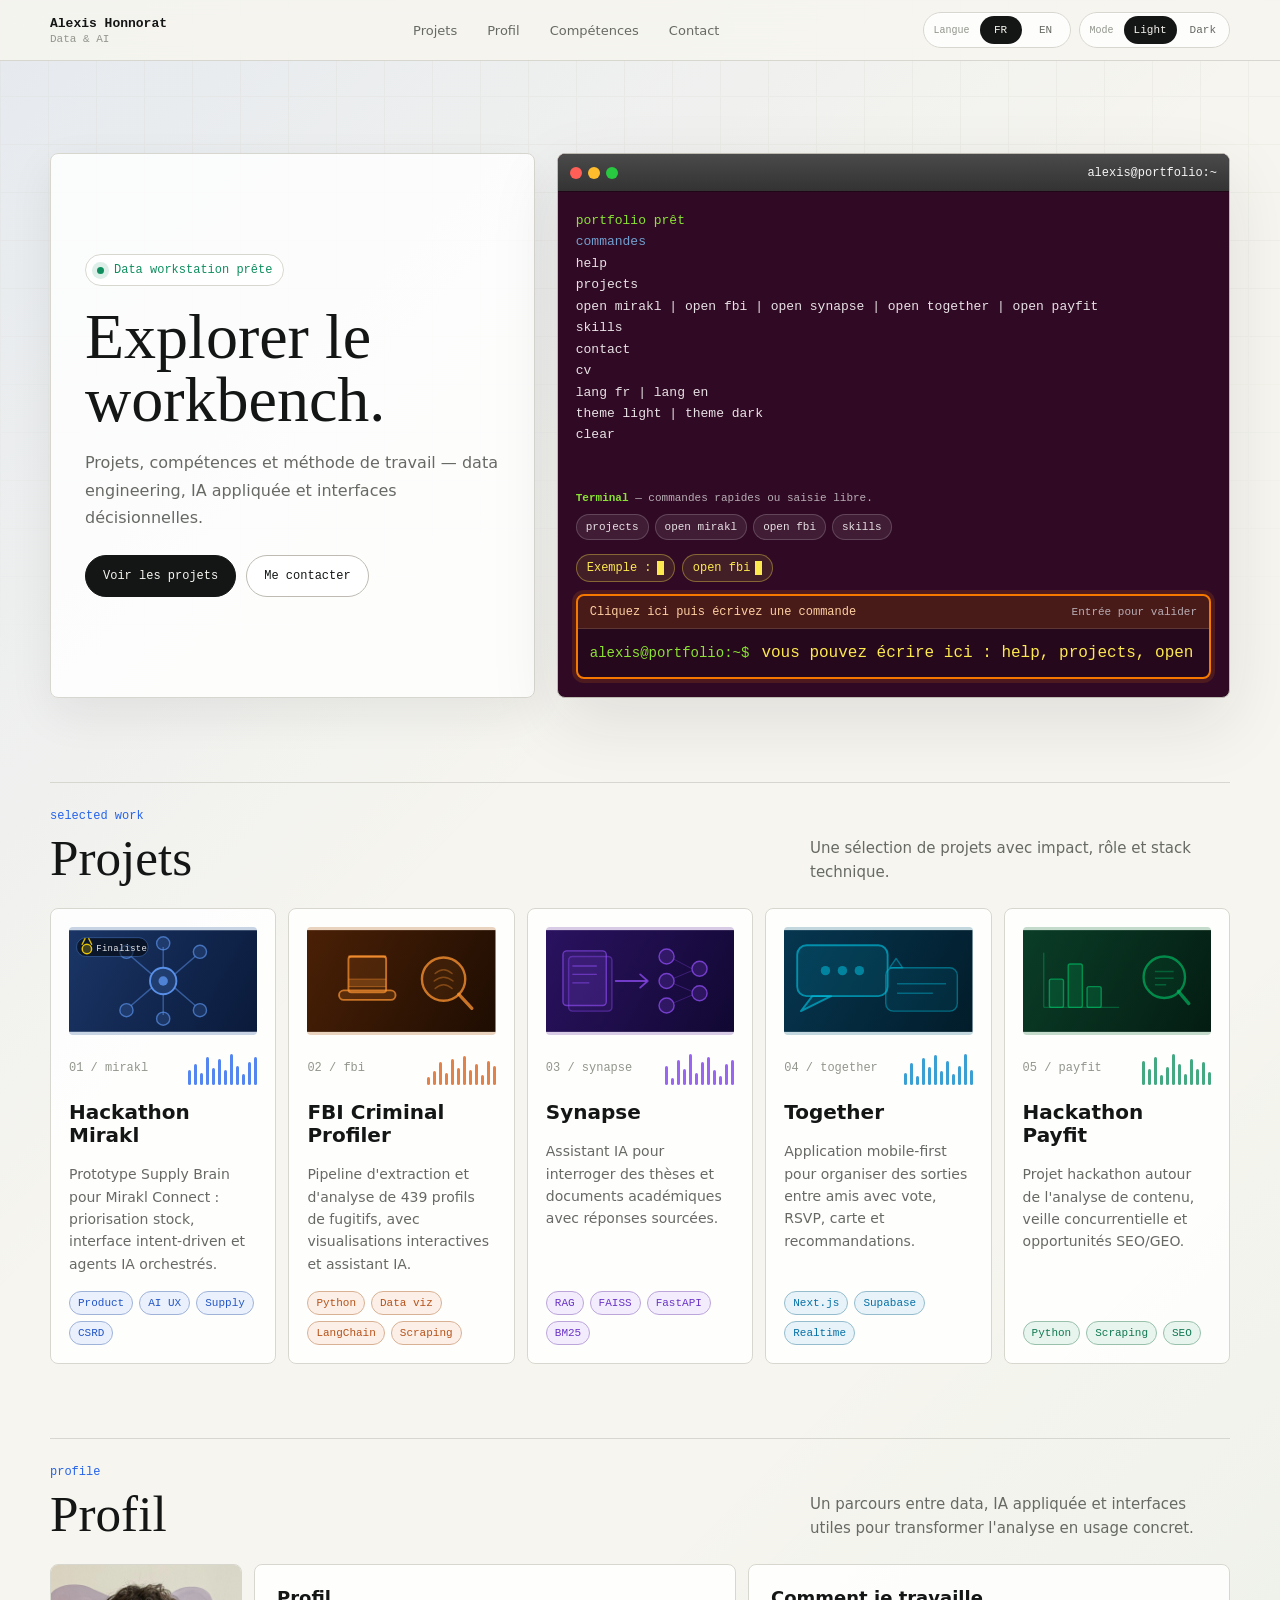
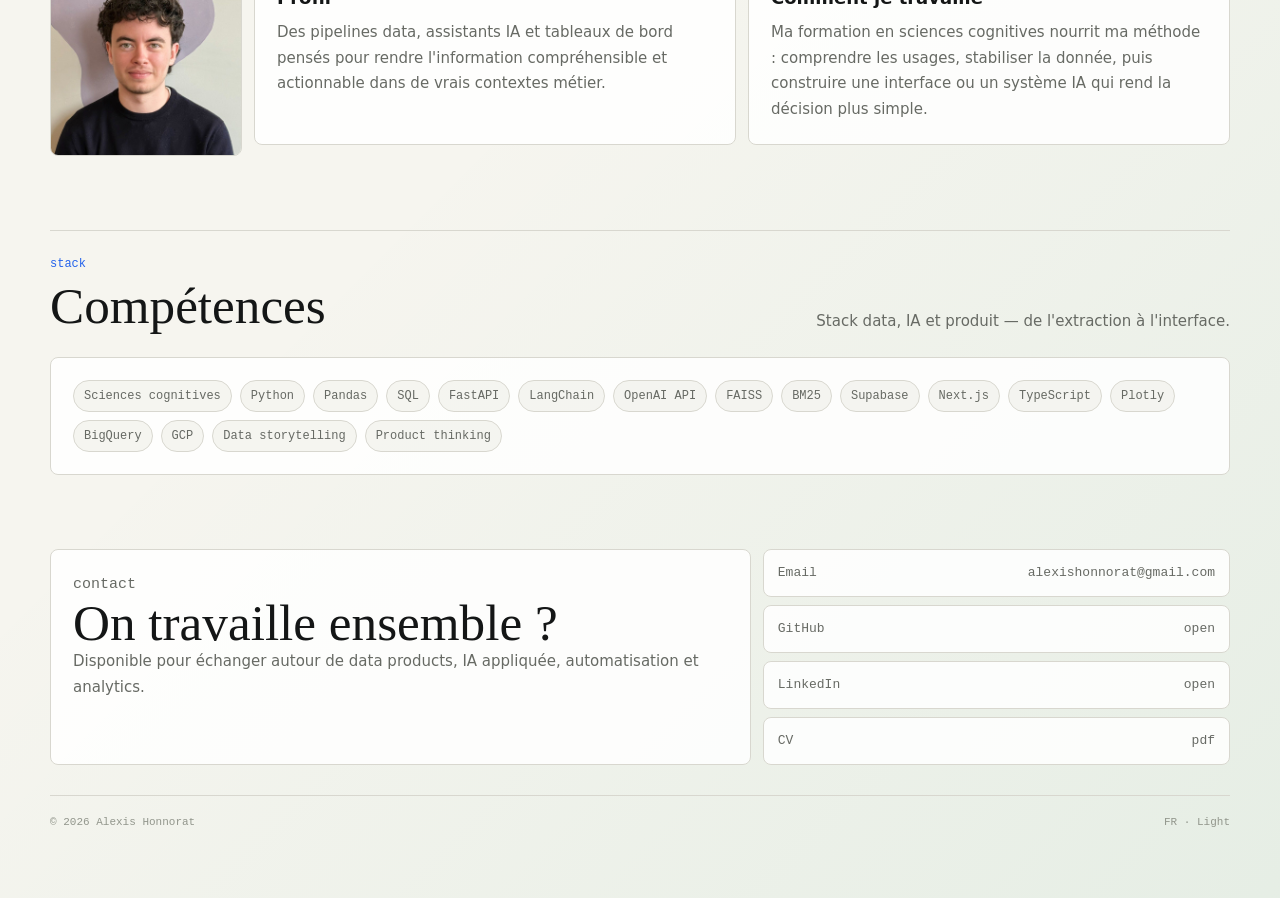
==== workstation_codex.html @ c4d8da81 "Portfolio complet — 5 projets, SVG thumbnails, photo profil, galerie Mirakl, switch FR/EN, mode somb" ====
<!DOCTYPE html>
<html lang="fr">
<head>
  <meta charset="UTF-8">
  <meta name="viewport" content="width=device-width, initial-scale=1.0">
  <meta name="description" content="Portfolio bilingue d'Alexis Honnorat, Data Scientist et AI Engineer.">
  <title>Alexis Honnorat | Portfolio</title>

  <style>
    :root {
      color-scheme: light;
      --bg: #f6f5ef;
      --surface: #ffffff;
      --surface-2: #ecebe3;
      --ink: #141616;
      --muted: #676a64;
      --quiet: #92968c;
      --line: #d8d7cf;
      --line-strong: #bdbbb2;
      --blue: #2563eb;
      --green: #0f8f5f;
      --red: #c73a3a;
      --violet: #7c3aed;
      --orange: #d95f18;
      --cyan: #0284c7;
      --shadow: 0 24px 70px rgba(27, 31, 35, .10);
      --radius: 8px;
      --mono: ui-monospace, SFMono-Regular, Menlo, Monaco, Consolas, "Liberation Mono", monospace;
      --sans: Inter, ui-sans-serif, system-ui, -apple-system, BlinkMacSystemFont, "Segoe UI", sans-serif;
      --serif: Georgia, "Times New Roman", serif;
    }

    [data-theme="dark"] {
      color-scheme: dark;
      --bg: #101211;
      --surface: #171a19;
      --surface-2: #202421;
      --ink: #f1f3ed;
      --muted: #a5aaa1;
      --quiet: #747a70;
      --line: #30362f;
      --line-strong: #454d43;
      --blue: #6ea8ff;
      --green: #72d6a5;
      --red: #ff7777;
      --violet: #b292ff;
      --orange: #ff9a5c;
      --cyan: #67d4ff;
      --shadow: 0 28px 80px rgba(0, 0, 0, .34);
    }

    *, *::before, *::after { box-sizing: border-box; }

    html {
      scroll-behavior: smooth;
    }

    body {
      margin: 0;
      min-height: 100vh;
      background:
        linear-gradient(135deg, color-mix(in srgb, var(--blue) 8%, transparent), transparent 35%),
        linear-gradient(315deg, color-mix(in srgb, var(--green) 7%, transparent), transparent 42%),
        var(--bg);
      color: var(--ink);
      font-family: var(--sans);
    }

    body::before {
      content: "";
      position: fixed;
      inset: 0;
      pointer-events: none;
      background-image:
        linear-gradient(var(--line) 1px, transparent 1px),
        linear-gradient(90deg, var(--line) 1px, transparent 1px);
      background-size: 48px 48px;
      opacity: .28;
      mask-image: linear-gradient(to bottom, black 0%, transparent 75%);
    }

    a {
      color: inherit;
      text-decoration: none;
    }

    button, input {
      font: inherit;
    }

    .topbar {
      position: sticky;
      top: 0;
      z-index: 20;
      border-bottom: 1px solid var(--line);
      background: color-mix(in srgb, var(--bg) 88%, transparent);
      backdrop-filter: blur(18px);
    }

    .topbar-inner {
      width: min(1180px, calc(100% - 32px));
      margin: 0 auto;
      display: grid;
      grid-template-columns: auto 1fr auto;
      gap: 18px;
      align-items: center;
      padding: 12px 0;
    }

    .brand {
      display: flex;
      flex-direction: column;
      gap: 2px;
      min-width: 160px;
    }

    .brand strong {
      font-family: var(--mono);
      font-size: 13px;
      font-weight: 700;
    }

    .brand span {
      color: var(--quiet);
      font-family: var(--mono);
      font-size: 11px;
    }

    .nav {
      display: flex;
      justify-content: center;
      gap: 6px;
      min-width: 0;
    }

    .nav a {
      color: var(--muted);
      border: 1px solid transparent;
      border-radius: 999px;
      padding: 8px 11px;
      font-size: 13px;
      transition: color .18s ease, border-color .18s ease, background .18s ease;
    }

    .nav a:hover {
      color: var(--ink);
      border-color: var(--line);
      background: color-mix(in srgb, var(--surface) 75%, transparent);
    }

    .filters {
      display: flex;
      gap: 8px;
      justify-content: flex-end;
      flex-wrap: wrap;
    }

    .filter {
      display: flex;
      align-items: center;
      gap: 3px;
      padding: 3px;
      border: 1px solid var(--line);
      border-radius: 999px;
      background: color-mix(in srgb, var(--surface) 78%, transparent);
      box-shadow: 0 1px 0 color-mix(in srgb, var(--surface) 80%, transparent) inset;
    }

    .filter-label {
      padding: 0 7px;
      color: var(--quiet);
      font-family: var(--mono);
      font-size: 10px;
    }

    .filter button {
      min-width: 42px;
      height: 28px;
      padding: 0 10px;
      border: 0;
      border-radius: 999px;
      background: transparent;
      color: var(--muted);
      cursor: pointer;
      font-family: var(--mono);
      font-size: 11px;
      transition: color .18s ease, background .18s ease;
    }

    .filter button[aria-pressed="true"] {
      background: var(--ink);
      color: var(--bg);
    }

    .shell {
      position: relative;
      width: min(1180px, calc(100% - 32px));
      margin: 0 auto;
      padding: 58px 0 70px;
    }

    .workspace-hero {
      display: grid;
      grid-template-columns: minmax(280px, .72fr) minmax(420px, 1fr);
      gap: 22px;
      align-items: stretch;
      padding: 34px 0 10px;
    }

    .workspace-intro {
      display: flex;
      flex-direction: column;
      justify-content: center;
      min-width: 0;
      border: 1px solid var(--line);
      border-radius: var(--radius);
      background: color-mix(in srgb, var(--surface) 82%, transparent);
      padding: clamp(22px, 4vw, 34px);
      box-shadow: 0 16px 46px rgba(27, 31, 35, .07);
    }

    .workspace-kicker {
      display: inline-flex;
      align-items: center;
      width: fit-content;
      gap: 10px;
      margin-bottom: 20px;
      padding: 8px 11px;
      border: 1px solid var(--line);
      border-radius: 999px;
      background: color-mix(in srgb, var(--surface) 78%, transparent);
      color: var(--green);
      font-family: var(--mono);
      font-size: 12px;
    }

    .workspace-dot {
      width: 7px;
      height: 7px;
      border-radius: 50%;
      background: var(--green);
      box-shadow: 0 0 0 5px color-mix(in srgb, var(--green) 14%, transparent);
    }

    .workspace-title {
      margin: 0;
      max-width: 620px;
      font-family: var(--serif);
      font-size: clamp(38px, 5vw, 64px);
      font-weight: 400;
      line-height: .98;
    }

    .workspace-copy {
      max-width: 650px;
      margin: 18px 0 0;
      color: var(--muted);
      font-size: 16px;
      line-height: 1.7;
    }

    .actions {
      display: flex;
      flex-wrap: wrap;
      gap: 10px;
      margin-top: 24px;
    }

    .action {
      display: inline-flex;
      align-items: center;
      justify-content: center;
      min-height: 42px;
      border: 1px solid var(--line-strong);
      border-radius: 999px;
      padding: 0 17px;
      color: var(--ink);
      background: color-mix(in srgb, var(--surface) 72%, transparent);
      font-family: var(--mono);
      font-size: 12px;
      transition: transform .18s ease, border-color .18s ease, background .18s ease;
    }

    .action:hover {
      transform: translateY(-1px);
      border-color: var(--ink);
      background: var(--surface);
    }

    .action.primary {
      background: var(--ink);
      color: var(--bg);
      border-color: var(--ink);
    }

    .terminal-panel {
      align-self: center;
      min-width: 0;
      border: 1px solid var(--line-strong);
      border-radius: 8px;
      background: #300a24;
      box-shadow: var(--shadow);
      overflow: hidden;
    }

    .terminal-head {
      display: flex;
      justify-content: space-between;
      align-items: center;
      gap: 16px;
      padding: 0 12px;
      min-height: 38px;
      border-bottom: 1px solid #1f0718;
      background: linear-gradient(#4a4a4a, #333333);
    }

    .terminal-title {
      color: #f4f4f4;
      font-family: var(--mono);
      font-size: 12px;
    }

    .terminal-status {
      display: flex;
      gap: 6px;
      order: -1;
    }

    .terminal-status span {
      width: 12px;
      height: 12px;
      border-radius: 50%;
      background: #777;
    }

    .terminal-status span:nth-child(1) { background: #ff5f57; }
    .terminal-status span:nth-child(2) { background: #ffbd2e; }
    .terminal-status span:nth-child(3) { background: #28c840; }

    .terminal-body {
      height: 300px;
      overflow-y: auto;
      padding: 18px;
      background: #300a24;
      color: #e8e1e5;
      font-family: var(--mono);
      font-size: 13px;
      line-height: 1.65;
      white-space: pre-wrap;
    }

    .terminal-body .cmd { color: #ffffff; }
    .terminal-body .ok { color: #8ae234; }
    .terminal-body .info { color: #729fcf; }
    .terminal-body .warn { color: #f57900; }

    .terminal-form {
      margin: 0 18px 18px;
      padding: 0;
      border: 2px solid #f57900;
      border-radius: 8px;
      background: #26081d;
      box-shadow: 0 0 0 4px rgba(245, 121, 0, .14);
      cursor: text;
      overflow: hidden;
      transition: border-color .18s ease, box-shadow .18s ease, background .18s ease;
    }

    .terminal-form:focus-within {
      border-color: #8ae234;
      background: #26081d;
      box-shadow: 0 0 0 4px rgba(138, 226, 52, .17);
    }

    .terminal-input-label {
      display: flex;
      align-items: center;
      justify-content: space-between;
      gap: 12px;
      padding: 9px 12px;
      border-bottom: 1px solid rgba(255,255,255,.12);
      background: rgba(245, 121, 0, .16);
      color: #ffd0a2;
      font-family: var(--mono);
      font-size: 12px;
    }

    .terminal-form:focus-within .terminal-input-label {
      background: rgba(138, 226, 52, .12);
      color: #c8ff95;
    }

    .terminal-input-label span:last-child {
      color: #b8aeb5;
      font-size: 11px;
    }

    .terminal-input-row {
      display: flex;
      align-items: center;
      gap: 10px;
      padding: 14px 12px;
      min-width: 0;
    }

    .terminal-prompt-row {
      padding: 0 18px 10px;
      background: #300a24;
    }

    .terminal-hint {
      display: flex;
      align-items: center;
      justify-content: space-between;
      gap: 14px;
      color: #b8aeb5;
      font-family: var(--mono);
      font-size: 11px;
    }

    .terminal-hint strong {
      color: #8ae234;
      font-weight: 700;
    }

    .command-chips {
      display: flex;
      flex-wrap: wrap;
      gap: 6px;
      padding: 0 18px 14px;
      background: #300a24;
    }

    .command-chip {
      border: 1px solid rgba(255,255,255,.18);
      border-radius: 999px;
      padding: 6px 9px;
      background: rgba(255,255,255,.08);
      color: #e8e1e5;
      cursor: pointer;
      font-family: var(--mono);
      font-size: 11px;
      transition: color .18s ease, border-color .18s ease, transform .18s ease, background .18s ease;
    }

    .command-chip:hover {
      transform: translateY(-1px);
      border-color: #8ae234;
      color: #8ae234;
      background: rgba(138, 226, 52, .10);
    }

    .prompt {
      color: #8ae234;
      font-family: var(--mono);
      font-size: 14px;
      white-space: nowrap;
      flex-shrink: 0;
    }

    .terminal-form input {
      width: 100%;
      min-width: 0;
      border: 0;
      outline: 0;
      background: transparent;
      color: #ffffff;
      font-family: var(--mono);
      font-size: 16px;
      caret-color: #8ae234;
    }

    .terminal-form input::placeholder {
      color: #fce94f;
      opacity: 1;
    }

    .terminal-demo {
      padding: 0 18px 12px;
      background: #300a24;
      color: #b8aeb5;
      font-family: var(--mono);
      font-size: 12px;
    }

    .terminal-demo span {
      display: inline-flex;
      align-items: center;
      min-height: 28px;
      border: 1px solid rgba(252, 233, 79, .36);
      border-radius: 999px;
      padding: 0 10px;
      background: rgba(252, 233, 79, .09);
      color: #fce94f;
      font-family: var(--mono);
      font-size: 12px;
    }

    .terminal-demo span::after {
      content: "";
      width: 7px;
      height: 1.1em;
      margin-left: 5px;
      background: #fce94f;
      animation: blink .9s steps(2, start) infinite;
    }

    .section {
      padding: 74px 0 0;
    }

    .section-head {
      display: flex;
      justify-content: space-between;
      align-items: end;
      gap: 24px;
      margin-bottom: 24px;
      border-top: 1px solid var(--line);
      padding-top: 26px;
    }

    .eyebrow {
      margin: 0 0 9px;
      color: var(--blue);
      font-family: var(--mono);
      font-size: 12px;
    }

    h2 {
      margin: 0;
      font-family: var(--serif);
      font-size: clamp(34px, 4vw, 56px);
      font-weight: 400;
      line-height: 1.02;
    }

    .section-note {
      max-width: 420px;
      margin: 0;
      color: var(--muted);
      font-size: 15px;
      line-height: 1.6;
    }

    .project-grid {
      display: grid;
      grid-template-columns: repeat(auto-fit, minmax(210px, 1fr));
      gap: 12px;
    }

    .project {
      min-height: 286px;
      display: flex;
      flex-direction: column;
      gap: 16px;
      border: 1px solid var(--line);
      border-radius: var(--radius);
      padding: 18px;
      background: color-mix(in srgb, var(--surface) 84%, transparent);
      transition: transform .18s ease, border-color .18s ease, box-shadow .18s ease;
    }

    .project:hover {
      transform: translateY(-2px);
      border-color: color-mix(in srgb, var(--accent) 65%, var(--line));
      box-shadow: 0 16px 40px color-mix(in srgb, var(--accent) 12%, transparent);
    }

    .project[data-accent="orange"] { --accent: var(--orange); }
    .project[data-accent="cyan"] { --accent: var(--cyan); }
    .project[data-accent="violet"] { --accent: var(--violet); }
    .project[data-accent="green"] { --accent: var(--green); }
    .project[data-accent="blue"] { --accent: var(--blue); }

    .project-top {
      display: flex;
      justify-content: space-between;
      align-items: center;
      gap: 14px;
    }

    .project-index {
      color: var(--quiet);
      font-family: var(--mono);
      font-size: 12px;
    }

    .project-signal {
      display: grid;
      grid-auto-flow: column;
      grid-auto-columns: 3px;
      align-items: end;
      gap: 3px;
      height: 34px;
    }

    .project-signal span {
      height: calc(var(--h) * 1%);
      min-height: 5px;
      border-radius: 999px;
      background: var(--accent);
      opacity: .78;
    }

    .project h3 {
      margin: 0;
      font-size: 20px;
      line-height: 1.15;
    }

    .project p {
      margin: 0;
      color: var(--muted);
      font-size: 14px;
      line-height: 1.6;
    }

    .tags {
      display: flex;
      flex-wrap: wrap;
      gap: 6px;
      margin-top: auto;
    }

    .tag {
      border: 1px solid color-mix(in srgb, var(--accent) 32%, var(--line));
      border-radius: 999px;
      padding: 5px 8px;
      color: color-mix(in srgb, var(--accent) 82%, var(--ink));
      background: color-mix(in srgb, var(--accent) 9%, transparent);
      font-family: var(--mono);
      font-size: 11px;
    }

    .project-thumb {
      width: 100%;
      height: 108px;
      border-radius: 4px;
      flex-shrink: 0;
      overflow: hidden;
      background: color-mix(in srgb, var(--accent) 18%, var(--surface-2));
    }

    .project-thumb svg {
      width: 100%;
      height: 100%;
      display: block;
    }

    .about-layout {
      display: grid;
      grid-template-columns: 192px 1fr;
      gap: 12px;
      align-items: start;
    }

    .about-photo {
      position: sticky;
      top: calc(var(--transport-h, 0px) + 16px);
    }

    .profile-photo {
      width: 100%;
      aspect-ratio: 1;
      object-fit: cover;
      border-radius: var(--radius);
      border: 1px solid var(--line);
      display: block;
    }

    .profile-avatar {
      width: 100%;
      aspect-ratio: 1;
      background: color-mix(in srgb, var(--blue) 12%, var(--surface-2));
      border: 1px solid var(--line);
      border-radius: var(--radius);
      display: flex;
      align-items: center;
      justify-content: center;
      font-family: var(--serif);
      font-size: 48px;
      font-weight: 400;
      color: var(--blue);
    }

    .about-grid {
      display: grid;
      grid-template-columns: 1fr 1fr;
      gap: 12px;
    }

    .panel {
      border: 1px solid var(--line);
      border-radius: var(--radius);
      background: color-mix(in srgb, var(--surface) 84%, transparent);
      padding: 22px;
    }

    .panel h3 {
      margin: 0 0 12px;
      font-size: 18px;
    }

    .panel p {
      margin: 0;
      color: var(--muted);
      font-size: 15px;
      line-height: 1.7;
    }

    .skill-list {
      display: flex;
      flex-wrap: wrap;
      gap: 8px;
    }

    .skill {
      border: 1px solid var(--line);
      border-radius: 999px;
      padding: 8px 10px;
      background: color-mix(in srgb, var(--surface-2) 50%, transparent);
      color: var(--muted);
      font-family: var(--mono);
      font-size: 12px;
    }

    .contact {
      display: grid;
      grid-template-columns: 1.2fr .8fr;
      gap: 12px;
      padding-bottom: 30px;
    }

    .contact-links {
      display: grid;
      gap: 8px;
    }

    .contact-links a {
      display: flex;
      justify-content: space-between;
      align-items: center;
      min-height: 48px;
      border: 1px solid var(--line);
      border-radius: var(--radius);
      padding: 0 14px;
      background: color-mix(in srgb, var(--surface) 84%, transparent);
      color: var(--muted);
      font-family: var(--mono);
      font-size: 13px;
      transition: color .18s ease, border-color .18s ease, transform .18s ease;
    }

    .contact-links a:hover {
      color: var(--ink);
      border-color: var(--line-strong);
      transform: translateY(-1px);
    }

    footer {
      display: flex;
      justify-content: space-between;
      gap: 18px;
      border-top: 1px solid var(--line);
      padding: 20px 0 0;
      color: var(--quiet);
      font-family: var(--mono);
      font-size: 11px;
    }

    @media (max-width: 980px) {
      .topbar-inner {
        grid-template-columns: 1fr;
        align-items: stretch;
      }

      .nav {
        justify-content: flex-start;
        overflow-x: auto;
        padding-bottom: 2px;
      }

      .filters {
        justify-content: flex-start;
      }

      .workspace-hero {
        grid-template-columns: 1fr;
        min-height: 0;
      }

      .workspace-intro {
        min-height: 0;
      }

      .project-grid {
        grid-template-columns: repeat(2, minmax(0, 1fr));
      }

      .about-layout {
        grid-template-columns: 1fr;
      }

      .about-photo {
        position: static;
        display: flex;
        justify-content: center;
      }

      .profile-photo,
      .profile-avatar {
        max-width: 160px;
      }

      .about-grid,
      .contact {
        grid-template-columns: 1fr;
      }
    }

    @media (max-width: 620px) {
      .shell {
        width: min(100% - 24px, 1180px);
        padding-top: 36px;
      }

      .filter {
        width: 100%;
        justify-content: space-between;
      }

      .filter button {
        flex: 1;
      }

      .workspace-title {
        font-size: clamp(45px, 17vw, 72px);
      }

      .project-grid {
        grid-template-columns: 1fr;
      }

      .section-head {
        display: block;
      }

      .section-note {
        margin-top: 14px;
      }

      footer {
        flex-direction: column;
      }
    }
  </style>
</head>
<body data-lang="fr" data-theme="light">
  <header class="topbar">
    <div class="topbar-inner">
      <a class="brand" href="#top" aria-label="Alexis Honnorat">
        <strong>Alexis Honnorat</strong>
        <span id="brandRole">Data & AI</span>
      </a>

      <nav class="nav" aria-label="Navigation principale">
        <a href="#projects" data-i18n="navProjects">Projets</a>
        <a href="#about" data-i18n="navAbout">Profil</a>
        <a href="#skills" data-i18n="navSkills">Compétences</a>
        <a href="#contact" data-i18n="navContact">Contact</a>
      </nav>

      <div class="filters" aria-label="Filtres du portfolio">
        <div class="filter" data-control="lang">
          <span class="filter-label" data-i18n="filterLang">Langue</span>
          <button type="button" data-set-lang="fr" aria-pressed="true">FR</button>
          <button type="button" data-set-lang="en" aria-pressed="false">EN</button>
        </div>
        <div class="filter" data-control="theme">
          <span class="filter-label" data-i18n="filterTheme">Mode</span>
          <button type="button" data-set-theme="light" aria-pressed="true">Light</button>
          <button type="button" data-set-theme="dark" aria-pressed="false">Dark</button>
        </div>
      </div>
    </div>
  </header>

  <main class="shell" id="top">
    <section class="workspace-hero" aria-labelledby="workspaceTitle">
      <div class="workspace-intro">
        <div class="workspace-kicker" aria-live="polite">
          <span class="workspace-dot"></span>
          <span id="workspaceStatus">Data workstation ready</span>
        </div>

        <h1 class="workspace-title" id="workspaceTitle">Explore the workbench.</h1>
        <p class="workspace-copy" id="workspaceCopy">
          Projets, compétences et méthode de travail, avec une lecture RH ou technique selon ce que vous voulez évaluer.
        </p>

        <div class="actions">
          <a class="action primary" href="#projects" data-i18n="ctaProjects">Voir les projets</a>
          <a class="action" href="mailto:alexishonnorat@gmail.com" data-i18n="ctaContact">Me contacter</a>
        </div>
      </div>

      <aside class="terminal-panel" aria-label="Terminal interactif">
        <div class="terminal-head">
          <span class="terminal-title">alexis@portfolio:~</span>
          <div class="terminal-status" aria-hidden="true"><span></span><span></span><span></span></div>
        </div>
        <div class="terminal-body" id="terminalOutput"></div>
        <div class="terminal-prompt-row">
          <div class="terminal-hint">
          <span id="terminalHint"><strong>Terminal</strong> — commandes rapides ou saisie libre.</span>
          </div>
        </div>
        <div class="command-chips" aria-label="Commandes rapides">
          <button class="command-chip" type="button" data-command="projects">projects</button>
          <button class="command-chip" type="button" data-command="open mirakl">open mirakl</button>
          <button class="command-chip" type="button" data-command="open fbi">open fbi</button>
          <button class="command-chip" type="button" data-command="skills">skills</button>
        </div>
        <div class="terminal-demo">
          <span id="terminalDemoLabel">Exemple :</span>
          <span id="terminalDemoText">open fbi</span>
        </div>
        <form class="terminal-form" id="terminalForm" autocomplete="off">
          <div class="terminal-input-label">
            <span id="terminalInputLabel">Cliquez ici puis écrivez une commande</span>
            <span id="terminalInputHelp">Entrée pour valider</span>
          </div>
          <div class="terminal-input-row">
            <span class="prompt" id="prompt">alexis@portfolio:~$</span>
            <input id="terminalInput" type="text" spellcheck="false" aria-label="Commande terminal" placeholder="help, projects, open fbi...">
          </div>
        </form>
      </aside>
    </section>

    <section class="section" id="projects">
      <div class="section-head">
        <div>
          <p class="eyebrow" data-i18n="projectsEyebrow">selected work</p>
          <h2 data-i18n="projectsTitle">Projets</h2>
        </div>
        <p class="section-note" id="projectsNote">
          Une première intégration sobre. Les cartes pourront ensuite devenir des pages projet détaillées.
        </p>
      </div>

      <div class="project-grid" id="projectGrid"></div>
    </section>

    <section class="section" id="about">
      <div class="section-head">
        <div>
          <p class="eyebrow" data-i18n="aboutEyebrow">profile</p>
          <h2 data-i18n="aboutTitle">Profil</h2>
        </div>
        <p class="section-note" id="aboutNote" data-i18n="aboutNote">
          Un parcours entre data, IA appliquée et interfaces utiles pour transformer l'analyse en usage concret.
        </p>
      </div>

      <div class="about-layout">
        <div class="about-photo">
          <img class="profile-photo" src="assets/images/profile.jpg" alt="Alexis Honnorat"
            onerror="this.style.display='none';this.nextElementSibling.style.display='flex'">
          <div class="profile-avatar" style="display:none" aria-hidden="true">AH</div>
        </div>
        <div class="about-grid">
          <article class="panel">
            <h3 id="aboutPanelTitle">Ce que je construis</h3>
            <p id="aboutPanelText">
              Des pipelines, assistants IA et tableaux de bord pensés pour rendre les données exploitables dans de vrais contextes métier.
            </p>
          </article>
          <article class="panel">
            <h3 id="terminalPanelTitle">Comment je travaille</h3>
            <p id="terminalPanelText">
              Je pars du problème utilisateur, je structure la donnée, puis je construis l'interface ou l'automatisation qui rend la décision plus simple.
            </p>
          </article>
        </div>
      </div>
    </section>

    <section class="section" id="skills">
      <div class="section-head">
        <div>
          <p class="eyebrow" data-i18n="skillsEyebrow">stack</p>
          <h2 data-i18n="skillsTitle">Compétences</h2>
        </div>
        <p class="section-note" id="skillsNote">
          Un socle data, IA et produit, avec un goût pour les outils qui transforment une analyse en usage réel.
        </p>
      </div>
      <div class="panel">
        <div class="skill-list" id="skillList"></div>
      </div>
    </section>

    <section class="section contact" id="contact">
      <div class="panel">
        <p class="eyebrow" data-i18n="contactEyebrow">contact</p>
        <h2 data-i18n="contactTitle">On travaille ensemble ?</h2>
        <p id="contactText">
          Disponible pour échanger autour de data products, IA appliquée, automatisation et analytics.
        </p>
      </div>
      <div class="contact-links">
        <a href="mailto:alexishonnorat@gmail.com">Email <span>alexishonnorat@gmail.com</span></a>
        <a href="https://github.com/alexishonnorat" target="_blank" rel="noopener">GitHub <span>open</span></a>
        <a href="https://www.linkedin.com/in/alexis-honnorat-516aa8214" target="_blank" rel="noopener">LinkedIn <span>open</span></a>
        <a href="CV_ALEXIS_HONNORAT.pdf" target="_blank">CV <span>pdf</span></a>
      </div>
    </section>

    <footer>
      <span>© 2026 Alexis Honnorat</span>
      <span id="footerMode">RH · FR · Light</span>
    </footer>
  </main>

  <script>
    const content = {
      fr: {
        status: "Data workstation prête",
        workspaceTitle: "Explorer le workbench.",
        workspaceCopy: "Projets, compétences et méthode de travail — data engineering, IA appliquée et interfaces décisionnelles.",
        projectsNote: "Une sélection de projets avec impact, rôle et stack technique.",
        aboutTitle: "Ce que je construis",
        aboutText: "Des pipelines data, assistants IA et tableaux de bord pensés pour rendre l'information compréhensible et actionnable dans de vrais contextes métier.",
        terminalTitle: "Comment je travaille",
        terminalText: "Ma formation en sciences cognitives nourrit ma méthode : comprendre les usages, stabiliser la donnée, puis construire une interface ou un système IA qui rend la décision plus simple.",
        skillsNote: "Stack data, IA et produit — de l'extraction à l'interface.",
        contactText: "Disponible pour échanger autour de data products, IA appliquée, automatisation et analytics.",
        skills: ["Sciences cognitives", "Python", "Pandas", "SQL", "FastAPI", "LangChain", "OpenAI API", "FAISS", "BM25", "Supabase", "Next.js", "TypeScript", "Plotly", "BigQuery", "GCP", "Data storytelling", "Product thinking"],
        navProjects: "Projets",
        navAbout: "Profil",
        navSkills: "Compétences",
        navContact: "Contact",
        filterLang: "Langue",
        filterTheme: "Mode",
        ctaProjects: "Voir les projets",

        ctaContact: "Me contacter",
        terminalHint: "<strong>Terminal</strong> — commandes rapides ou saisie libre.",
        terminalPlaceholder: "vous pouvez écrire ici : help, projects, open fbi...",
        terminalDemoLabel: "Exemple :",
        terminalDemoText: "open fbi",
        terminalInputLabel: "Cliquez ici puis écrivez une commande",
        terminalInputHelp: "Entrée pour valider",
        projectsEyebrow: "selected work",
        projectsTitle: "Projets",
        aboutEyebrow: "profile",
        aboutTitle: "Profil",
        aboutNote: "Un parcours entre data, IA appliquée et interfaces utiles pour transformer l'analyse en usage concret.",
        skillsEyebrow: "stack",
        skillsTitle: "Compétences",
        contactEyebrow: "contact",
        contactTitle: "On travaille ensemble ?"
      },
      en: {
        status: "Data workstation ready",
        workspaceTitle: "Explore the workbench.",
        workspaceCopy: "Projects, skills and working method — data engineering, applied AI and decision interfaces.",
        projectsNote: "A selection of projects with impact, role and tech stack.",
        aboutTitle: "What I Build",
        aboutText: "Data pipelines, AI assistants and dashboards designed to make information understandable and actionable in real-world business contexts.",
        terminalTitle: "How I Work",
        terminalText: "My cognitive science background shapes my method: understand usage, stabilise data, then build an interface or AI system that makes decisions simpler.",
        skillsNote: "Data, AI and product stack — from extraction to interface.",
        contactText: "Open to conversations about data products, applied AI, automation and analytics.",
        skills: ["Cognitive science", "Python", "Pandas", "SQL", "FastAPI", "LangChain", "OpenAI API", "FAISS", "BM25", "Supabase", "Next.js", "TypeScript", "Plotly", "BigQuery", "GCP", "Data storytelling", "Product thinking"],
        navProjects: "Projects",
        navAbout: "Profile",
        navSkills: "Skills",
        navContact: "Contact",
        filterLang: "Language",
        filterTheme: "Mode",
        ctaProjects: "View projects",

        ctaContact: "Contact me",
        terminalHint: "<strong>Terminal</strong> — shortcuts or free input.",
        terminalPlaceholder: "you can type here: help, projects, open fbi...",
        terminalDemoLabel: "Example:",
        terminalDemoText: "open fbi",
        terminalInputLabel: "Click here, then type a command",
        terminalInputHelp: "Press Enter to run",
        projectsEyebrow: "selected work",
        projectsTitle: "Projects",
        aboutEyebrow: "profile",
        aboutTitle: "Profile",
        aboutNote: "A path across data, applied AI and useful interfaces that turn analysis into concrete usage.",
        skillsEyebrow: "stack",
        skillsTitle: "Skills",
        contactEyebrow: "contact",
        contactTitle: "Let's work together?"
      }
    };

    const projects = [
      {
        id: "mirakl",
        accent: "blue",
        title: "Hackathon Mirakl",
        link: "projects/mirakl.html",
        fr: "Prototype Supply Brain pour Mirakl Connect : priorisation stock, interface intent-driven et agents IA orchestrés.",
        en: "Supply Brain prototype for Mirakl Connect: stock prioritization, intent-driven interface and orchestrated AI agents.",
        tags: ["Product", "AI UX", "Supply", "CSRD"],
        thumb: `<svg viewBox="0 0 200 108" xmlns="http://www.w3.org/2000/svg" fill="none"><defs><linearGradient id="g-mirakl" x1="0" y1="0" x2="200" y2="108" gradientUnits="userSpaceOnUse"><stop offset="0%" stop-color="#1a3566"/><stop offset="100%" stop-color="#0a1a3a"/></linearGradient></defs><rect width="200" height="108" fill="url(#g-mirakl)"/><circle cx="100" cy="54" r="14" fill="rgba(100,160,255,.18)" stroke="rgba(100,160,255,.85)" stroke-width="2"/><circle cx="100" cy="54" r="5" fill="rgba(100,160,255,.7)"/><line x1="100" y1="40" x2="100" y2="18" stroke="rgba(100,160,255,.45)" stroke-width="1.5"/><line x1="100" y1="68" x2="100" y2="90" stroke="rgba(100,160,255,.45)" stroke-width="1.5"/><line x1="88" y1="47" x2="66" y2="28" stroke="rgba(100,160,255,.45)" stroke-width="1.5"/><line x1="112" y1="47" x2="134" y2="28" stroke="rgba(100,160,255,.45)" stroke-width="1.5"/><line x1="88" y1="61" x2="66" y2="80" stroke="rgba(100,160,255,.45)" stroke-width="1.5"/><line x1="112" y1="61" x2="134" y2="80" stroke="rgba(100,160,255,.45)" stroke-width="1.5"/><circle cx="100" cy="14" r="7" fill="rgba(100,160,255,.15)" stroke="rgba(100,160,255,.6)" stroke-width="1.5"/><circle cx="100" cy="94" r="7" fill="rgba(100,160,255,.15)" stroke="rgba(100,160,255,.6)" stroke-width="1.5"/><circle cx="61" cy="23" r="7" fill="rgba(100,160,255,.15)" stroke="rgba(100,160,255,.6)" stroke-width="1.5"/><circle cx="139" cy="23" r="7" fill="rgba(100,160,255,.15)" stroke="rgba(100,160,255,.6)" stroke-width="1.5"/><circle cx="61" cy="85" r="7" fill="rgba(100,160,255,.15)" stroke="rgba(100,160,255,.6)" stroke-width="1.5"/><circle cx="139" cy="85" r="7" fill="rgba(100,160,255,.15)" stroke="rgba(100,160,255,.6)" stroke-width="1.5"/><rect x="8" y="8" width="76" height="20" rx="10" fill="rgba(0,0,0,.55)" stroke="rgba(100,160,255,.35)" stroke-width="1"/><line x1="17" y1="9" x2="14" y2="15" stroke="rgba(255,215,0,.85)" stroke-width="1.5" stroke-linecap="round"/><line x1="21" y1="9" x2="24" y2="15" stroke="rgba(255,215,0,.85)" stroke-width="1.5" stroke-linecap="round"/><circle cx="19" cy="20" r="5" fill="rgba(255,215,0,.22)" stroke="rgba(255,215,0,.9)" stroke-width="1.5"/><text x="29" y="22" font-family="ui-monospace,monospace" font-size="9.5" fill="rgba(255,255,255,.9)" letter-spacing=".3">Finaliste</text></svg>`
      },
      {
        id: "fbi",
        accent: "orange",
        title: "FBI Criminal Profiler",
        link: "projects/fbi.html",
        fr: "Pipeline d'extraction et d'analyse de 439 profils de fugitifs, avec visualisations interactives et assistant IA.",
        en: "Extraction and analysis pipeline for 439 fugitive profiles, with interactive visualizations and AI assistant.",
        tags: ["Python", "Data viz", "LangChain", "Scraping"],
        thumb: `<svg viewBox="0 0 200 108" xmlns="http://www.w3.org/2000/svg" fill="none"><defs><linearGradient id="g-fbi" x1="0" y1="0" x2="200" y2="108" gradientUnits="userSpaceOnUse"><stop offset="0%" stop-color="#4a2006"/><stop offset="100%" stop-color="#1e0d02"/></linearGradient></defs><rect width="200" height="108" fill="url(#g-fbi)"/><rect x="34" y="64" width="60" height="10" rx="5" fill="rgba(255,150,50,.15)" stroke="rgba(255,150,50,.7)" stroke-width="2"/><rect x="44" y="28" width="40" height="38" rx="3" fill="rgba(255,150,50,.1)" stroke="rgba(255,150,50,.7)" stroke-width="2"/><line x1="44" y1="28" x2="84" y2="28" stroke="rgba(255,150,50,.7)" stroke-width="2"/><rect x="44" y="52" width="40" height="8" fill="rgba(255,150,50,.2)" stroke="none"/><line x1="44" y1="52" x2="84" y2="52" stroke="rgba(255,150,50,.45)" stroke-width="1"/><line x1="44" y1="60" x2="84" y2="60" stroke="rgba(255,150,50,.45)" stroke-width="1"/><circle cx="145" cy="52" r="23" fill="rgba(255,150,50,.08)" stroke="rgba(255,150,50,.75)" stroke-width="2.5"/><line x1="161" y1="68" x2="175" y2="83" stroke="rgba(255,150,50,.75)" stroke-width="3.5" stroke-linecap="round"/><path d="M136 46 Q145 38 154 46" stroke="rgba(255,150,50,.35)" stroke-width="1.5" stroke-linecap="round"/><path d="M135 54 Q145 46 155 54" stroke="rgba(255,150,50,.35)" stroke-width="1.5" stroke-linecap="round"/><path d="M136 62 Q145 54 154 62" stroke="rgba(255,150,50,.35)" stroke-width="1.5" stroke-linecap="round"/></svg>`
      },
      {
        id: "synapse",
        accent: "violet",
        title: "Synapse",
        link: "projects/synapse.html",
        fr: "Assistant IA pour interroger des thèses et documents académiques avec réponses sourcées.",
        en: "AI assistant to query theses and academic documents with source-backed answers.",
        tags: ["RAG", "FAISS", "FastAPI", "BM25"],
        thumb: `<svg viewBox="0 0 200 108" xmlns="http://www.w3.org/2000/svg" fill="none"><defs><linearGradient id="g-synapse" x1="0" y1="0" x2="200" y2="108" gradientUnits="userSpaceOnUse"><stop offset="0%" stop-color="#2a1260"/><stop offset="100%" stop-color="#110832"/></linearGradient></defs><rect width="200" height="108" fill="url(#g-synapse)"/><rect x="24" y="28" width="46" height="58" rx="4" fill="rgba(150,80,255,.08)" stroke="rgba(150,80,255,.38)" stroke-width="1.5"/><rect x="18" y="22" width="46" height="58" rx="4" fill="rgba(150,80,255,.12)" stroke="rgba(150,80,255,.6)" stroke-width="1.5"/><line x1="28" y1="38" x2="54" y2="38" stroke="rgba(150,80,255,.5)" stroke-width="1.5"/><line x1="28" y1="47" x2="54" y2="47" stroke="rgba(150,80,255,.5)" stroke-width="1.5"/><line x1="28" y1="56" x2="46" y2="56" stroke="rgba(150,80,255,.5)" stroke-width="1.5"/><line x1="74" y1="54" x2="106" y2="54" stroke="rgba(150,80,255,.7)" stroke-width="2" stroke-linecap="round"/><polyline points="100,47 108,54 100,61" stroke="rgba(150,80,255,.7)" stroke-width="2" stroke-linejoin="round" stroke-linecap="round"/><circle cx="128" cy="28" r="8" fill="rgba(150,80,255,.18)" stroke="rgba(150,80,255,.7)" stroke-width="1.5"/><circle cx="128" cy="54" r="8" fill="rgba(150,80,255,.18)" stroke="rgba(150,80,255,.7)" stroke-width="1.5"/><circle cx="128" cy="80" r="8" fill="rgba(150,80,255,.18)" stroke="rgba(150,80,255,.7)" stroke-width="1.5"/><circle cx="163" cy="41" r="8" fill="rgba(150,80,255,.18)" stroke="rgba(150,80,255,.7)" stroke-width="1.5"/><circle cx="163" cy="67" r="8" fill="rgba(150,80,255,.18)" stroke="rgba(150,80,255,.7)" stroke-width="1.5"/><line x1="136" y1="31" x2="155" y2="41" stroke="rgba(150,80,255,.3)" stroke-width="1"/><line x1="136" y1="51" x2="155" y2="43" stroke="rgba(150,80,255,.3)" stroke-width="1"/><line x1="136" y1="57" x2="155" y2="65" stroke="rgba(150,80,255,.3)" stroke-width="1"/><line x1="136" y1="77" x2="155" y2="69" stroke="rgba(150,80,255,.3)" stroke-width="1"/></svg>`
      },
      {
        id: "together",
        accent: "cyan",
        title: "Together",
        link: "projects/together.html",
        fr: "Application mobile-first pour organiser des sorties entre amis avec vote, RSVP, carte et recommandations.",
        en: "Mobile-first app to organize outings with friends through voting, RSVP, maps and recommendations.",
        tags: ["Next.js", "Supabase", "Realtime"],
        thumb: `<svg viewBox="0 0 200 108" xmlns="http://www.w3.org/2000/svg" fill="none"><defs><linearGradient id="g-together" x1="0" y1="0" x2="200" y2="108" gradientUnits="userSpaceOnUse"><stop offset="0%" stop-color="#063650"/><stop offset="100%" stop-color="#021c2a"/></linearGradient></defs><rect width="200" height="108" fill="url(#g-together)"/><rect x="14" y="16" width="96" height="54" rx="10" fill="rgba(0,190,220,.1)" stroke="rgba(0,190,220,.65)" stroke-width="2"/><polygon points="30,70 18,86 50,70" fill="rgba(0,190,220,.1)" stroke="rgba(0,190,220,.65)" stroke-width="2" stroke-linejoin="round"/><circle cx="44" cy="43" r="5" fill="rgba(0,190,220,.55)"/><circle cx="62" cy="43" r="5" fill="rgba(0,190,220,.55)"/><circle cx="80" cy="43" r="5" fill="rgba(0,190,220,.55)"/><rect x="108" y="40" width="76" height="46" rx="8" fill="rgba(0,190,220,.08)" stroke="rgba(0,190,220,.45)" stroke-width="1.5"/><polygon points="112,40 126,40 119,30" fill="rgba(0,190,220,.08)" stroke="rgba(0,190,220,.45)" stroke-width="1.5" stroke-linejoin="round"/><line x1="120" y1="57" x2="172" y2="57" stroke="rgba(0,190,220,.4)" stroke-width="1.5"/><line x1="120" y1="67" x2="158" y2="67" stroke="rgba(0,190,220,.4)" stroke-width="1.5"/></svg>`
      },
      {
        id: "payfit",
        accent: "green",
        title: "Hackathon Payfit",
        link: "projects/payfit.html",
        fr: "Projet hackathon autour de l'analyse de contenu, veille concurrentielle et opportunités SEO/GEO.",
        en: "Hackathon project around content analysis, competitive monitoring and SEO/GEO opportunities.",
        tags: ["Python", "Scraping", "SEO"],
        thumb: `<svg viewBox="0 0 200 108" xmlns="http://www.w3.org/2000/svg" fill="none"><defs><linearGradient id="g-payfit" x1="0" y1="0" x2="200" y2="108" gradientUnits="userSpaceOnUse"><stop offset="0%" stop-color="#0a3d28"/><stop offset="100%" stop-color="#041c12"/></linearGradient></defs><rect width="200" height="108" fill="url(#g-payfit)"/><line x1="22" y1="82" x2="102" y2="82" stroke="rgba(0,190,100,.35)" stroke-width="1.5"/><line x1="22" y1="82" x2="22" y2="24" stroke="rgba(0,190,100,.35)" stroke-width="1.5"/><rect x="28" y="52" width="15" height="30" rx="2" fill="rgba(0,190,100,.18)" stroke="rgba(0,190,100,.65)" stroke-width="1.5"/><rect x="48" y="36" width="15" height="46" rx="2" fill="rgba(0,190,100,.18)" stroke="rgba(0,190,100,.65)" stroke-width="1.5"/><rect x="68" y="60" width="15" height="22" rx="2" fill="rgba(0,190,100,.18)" stroke="rgba(0,190,100,.65)" stroke-width="1.5"/><circle cx="150" cy="50" r="22" fill="rgba(0,190,100,.06)" stroke="rgba(0,190,100,.65)" stroke-width="2.5"/><line x1="165" y1="65" x2="176" y2="78" stroke="rgba(0,190,100,.65)" stroke-width="3.5" stroke-linecap="round"/><line x1="140" y1="44" x2="160" y2="44" stroke="rgba(0,190,100,.35)" stroke-width="1.5"/><line x1="140" y1="51" x2="160" y2="51" stroke="rgba(0,190,100,.35)" stroke-width="1.5"/><line x1="140" y1="58" x2="152" y2="58" stroke="rgba(0,190,100,.35)" stroke-width="1.5"/></svg>`
      }
    ];

    const signalSets = [
      [46, 63, 35, 82, 51, 76, 44, 91, 58, 33, 69, 84],
      [24, 42, 68, 35, 76, 51, 87, 44, 62, 31, 72, 56],
      [58, 22, 74, 49, 92, 37, 69, 84, 46, 27, 61, 75],
      [36, 64, 28, 79, 53, 88, 41, 70, 32, 58, 93, 45],
      [72, 47, 83, 29, 55, 91, 63, 34, 76, 48, 67, 39]
    ];

    const state = {
      lang: localStorage.getItem("portfolio.lang") || "fr",
      theme: localStorage.getItem("portfolio.theme") || "light"
    };

    const els = {
      body: document.body,
      workspaceStatus: document.getElementById("workspaceStatus"),
      workspaceTitle: document.getElementById("workspaceTitle"),
      workspaceCopy: document.getElementById("workspaceCopy"),
      projectsNote: document.getElementById("projectsNote"),
      aboutPanelTitle: document.getElementById("aboutPanelTitle"),
      aboutPanelText: document.getElementById("aboutPanelText"),
      terminalPanelTitle: document.getElementById("terminalPanelTitle"),
      terminalPanelText: document.getElementById("terminalPanelText"),
      skillsNote: document.getElementById("skillsNote"),
      skillList: document.getElementById("skillList"),
      projectGrid: document.getElementById("projectGrid"),
      contactText: document.getElementById("contactText"),
      terminalOutput: document.getElementById("terminalOutput"),
      terminalForm: document.getElementById("terminalForm"),
      terminalInput: document.getElementById("terminalInput"),
      terminalHint: document.getElementById("terminalHint"),
      terminalDemoLabel: document.getElementById("terminalDemoLabel"),
      terminalDemoText: document.getElementById("terminalDemoText"),
      terminalInputLabel: document.getElementById("terminalInputLabel"),
      terminalInputHelp: document.getElementById("terminalInputHelp"),
      footerMode: document.getElementById("footerMode"),
      prompt: document.getElementById("prompt")
    };

    function t() {
      return content[state.lang];
    }

    function renderStaticText() {
      const c = t();
      document.documentElement.lang = state.lang;
      els.body.dataset.lang = state.lang;
      els.body.dataset.theme = state.theme;
      document.querySelectorAll("[data-i18n]").forEach((node) => {
        const key = node.dataset.i18n;
        if (c[key]) node.textContent = c[key];
      });
      els.workspaceStatus.textContent = c.status;
      els.workspaceTitle.textContent = c.workspaceTitle;
      els.workspaceCopy.textContent = c.workspaceCopy;
      els.projectsNote.textContent = c.projectsNote;
      els.aboutPanelTitle.textContent = c.aboutTitle;
      els.aboutPanelText.textContent = c.aboutText;
      els.terminalPanelTitle.textContent = c.terminalTitle;
      els.terminalPanelText.textContent = c.terminalText;
      els.skillsNote.textContent = c.skillsNote;
      els.contactText.textContent = c.contactText;
      els.terminalHint.innerHTML = c.terminalHint;
      els.terminalInput.placeholder = c.terminalPlaceholder;
      els.terminalDemoLabel.textContent = c.terminalDemoLabel;
      els.terminalDemoText.textContent = c.terminalDemoText;
      els.terminalInputLabel.textContent = c.terminalInputLabel;
      els.terminalInputHelp.textContent = c.terminalInputHelp;
      els.footerMode.textContent = `${state.lang.toUpperCase()} · ${state.theme === "light" ? "Light" : "Dark"}`;
      els.prompt.textContent = "alexis@portfolio:~$";
    }

    function renderButtons() {
      document.querySelectorAll("[data-set-lang]").forEach((button) => {
        button.setAttribute("aria-pressed", String(button.dataset.setLang === state.lang));
      });
      document.querySelectorAll("[data-set-theme]").forEach((button) => {
        button.setAttribute("aria-pressed", String(button.dataset.setTheme === state.theme));
      });
    }

    function renderProjects() {
      els.projectGrid.innerHTML = projects.map((project, index) => {
        const signal = signalSets[index].map((h) => `<span style="--h:${h}"></span>`).join("");
        const tags = project.tags.map((tag) => `<span class="tag">${tag}</span>`).join("");
        const element = project.link ? "a" : "article";
        const attrs = project.link
          ? `href="${project.link}" ${project.link.startsWith("http") ? 'target="_blank" rel="noopener"' : ""}`
          : `aria-label="${project.title}"`;
        return `
          <${element} class="project" data-accent="${project.accent}" ${attrs}>
            <div class="project-thumb" role="img" aria-label="${project.title}">${project.thumb || ""}</div>
            <div class="project-top">
              <span class="project-index">0${index + 1} / ${project.id}</span>
              <div class="project-signal" aria-hidden="true">${signal}</div>
            </div>
            <h3>${project.title}</h3>
            <p>${project[state.lang]}</p>
            <div class="tags">${tags}</div>
          </${element}>
        `;
      }).join("");
    }

    function renderSkills() {
      els.skillList.innerHTML = t().skills.map((skill) => `<span class="skill">${skill}</span>`).join("");
    }

    function renderAll() {
      renderStaticText();
      renderButtons();
      renderProjects();
      renderSkills();
      localStorage.setItem("portfolio.lang", state.lang);
      localStorage.setItem("portfolio.theme", state.theme);
    }

    function setMode(kind, value, source = "ui") {
      state[kind] = value;
      renderAll();
      if (source === "terminal") {
        print(`<span class="ok">updated</span> ${kind}: ${value}`);
      }
    }

    function escapeHtml(value) {
      return value.replace(/[&<>"']/g, (char) => ({
        "&": "&amp;",
        "<": "&lt;",
        ">": "&gt;",
        '"': "&quot;",
        "'": "&#039;"
      })[char]);
    }

    function print(html) {
      els.terminalOutput.innerHTML += `${html}\n`;
      els.terminalOutput.scrollTop = els.terminalOutput.scrollHeight;
    }

    function helpText() {
      if (state.lang === "fr") {
        return `<span class="info">commandes</span>
help
projects
open mirakl | open fbi | open synapse | open together | open payfit
skills
contact
cv
lang fr | lang en
theme light | theme dark
clear`;
      }
      return `<span class="info">commands</span>
help
projects
open mirakl | open fbi | open synapse | open together | open payfit
skills
contact
resume
lang fr | lang en
theme light | theme dark
clear`;
    }

    function listProjects() {
      return projects.map((project) => `- ${project.title} <span class="quiet">(${project.id})</span>`).join("\n");
    }

    function terminalContact() {
      return `Email: alexishonnorat@gmail.com
GitHub: https://github.com/alexishonnorat
LinkedIn: https://www.linkedin.com/in/alexis-honnorat-516aa8214`;
    }

    function inspectProject(id) {
      const project = projects.find((item) => item.id === id);
      if (!project) return state.lang === "fr" ? "Projet introuvable." : "Project not found.";
      return `<span class="info">${project.title}</span>
${project[state.lang]}
stack: ${project.tags.join(" · ")}`;
    }

    function handleCommand(raw) {
      const cmd = raw.trim().toLowerCase();
      if (!cmd) return;
      print(`<span class="cmd">&gt; ${escapeHtml(raw)}</span>`);

      if (cmd === "help" || cmd === "aide") return print(helpText());
      if (cmd === "clear" || cmd === "cls") {
        els.terminalOutput.innerHTML = "";
        return;
      }
      if (cmd === "projects" || cmd === "projets" || cmd === "ls") return print(listProjects());
      if (cmd === "skills" || cmd === "competences" || cmd === "compétences") return print(t().skills.join(" · "));
      if (cmd === "contact") return print(terminalContact());
      if (cmd === "cv" || cmd === "resume") {
        window.open("CV_ALEXIS_HONNORAT.pdf", "_blank");
        return print(state.lang === "fr" ? "Ouverture du CV." : "Opening resume.");
      }
      if (cmd === "lang fr" || cmd === "fr") return setMode("lang", "fr", "terminal");
      if (cmd === "lang en" || cmd === "en") return setMode("lang", "en", "terminal");
      if (cmd === "theme light" || cmd === "light") return setMode("theme", "light", "terminal");
      if (cmd === "theme dark" || cmd === "dark") return setMode("theme", "dark", "terminal");
      if (cmd.startsWith("open ") || cmd.startsWith("inspect ") || cmd.startsWith("stack ")) {
        const id = cmd.split(" ").slice(1).join(" ");
        const match = projects.find((project) => id.includes(project.id));
        if (match && cmd.startsWith("open ")) {
          if (!match.link) {
            return print(state.lang === "fr" ? "Projet confidentiel : pas de lien public." : "Confidential project: no public link.");
          }
          window.location.href = match.link;
          return print(`${state.lang === "fr" ? "Ouverture" : "Opening"}: ${match.title}`);
        }
        return print(inspectProject(match ? match.id : id));
      }
      if (cmd.startsWith("search ")) {
        const query = cmd.slice(7);
        const matches = projects.filter((project) => {
          return `${project.title} ${project.id} ${project[state.lang]} ${project.tags.join(" ")}`.toLowerCase().includes(query);
        });
        return print(matches.length ? matches.map((project) => `- ${project.title}`).join("\n") : `<span class="warn">no match</span>`);
      }
      print(state.lang === "fr" ? `<span class="warn">Commande inconnue.</span> Tape help.` : `<span class="warn">Unknown command.</span> Type help.`);
    }

    document.querySelectorAll("[data-set-lang]").forEach((button) => {
      button.addEventListener("click", () => setMode("lang", button.dataset.setLang));
    });
    document.querySelectorAll("[data-set-theme]").forEach((button) => {
      button.addEventListener("click", () => setMode("theme", button.dataset.setTheme));
    });

    document.querySelectorAll("[data-command]").forEach((button) => {
      button.addEventListener("click", () => {
        els.terminalInput.value = button.dataset.command;
        els.terminalInput.focus();
        handleCommand(button.dataset.command);
        els.terminalInput.value = "";
      });
    });

    els.terminalForm.addEventListener("click", () => {
      els.terminalInput.focus();
    });

    els.terminalForm.addEventListener("submit", (event) => {
      event.preventDefault();
      handleCommand(els.terminalInput.value);
      els.terminalInput.value = "";
    });

    renderAll();
    print(`<span class="ok">${state.lang === "fr" ? "portfolio prêt" : "portfolio ready"}</span>`);
    print(helpText());
  </script>
</body>
</html>
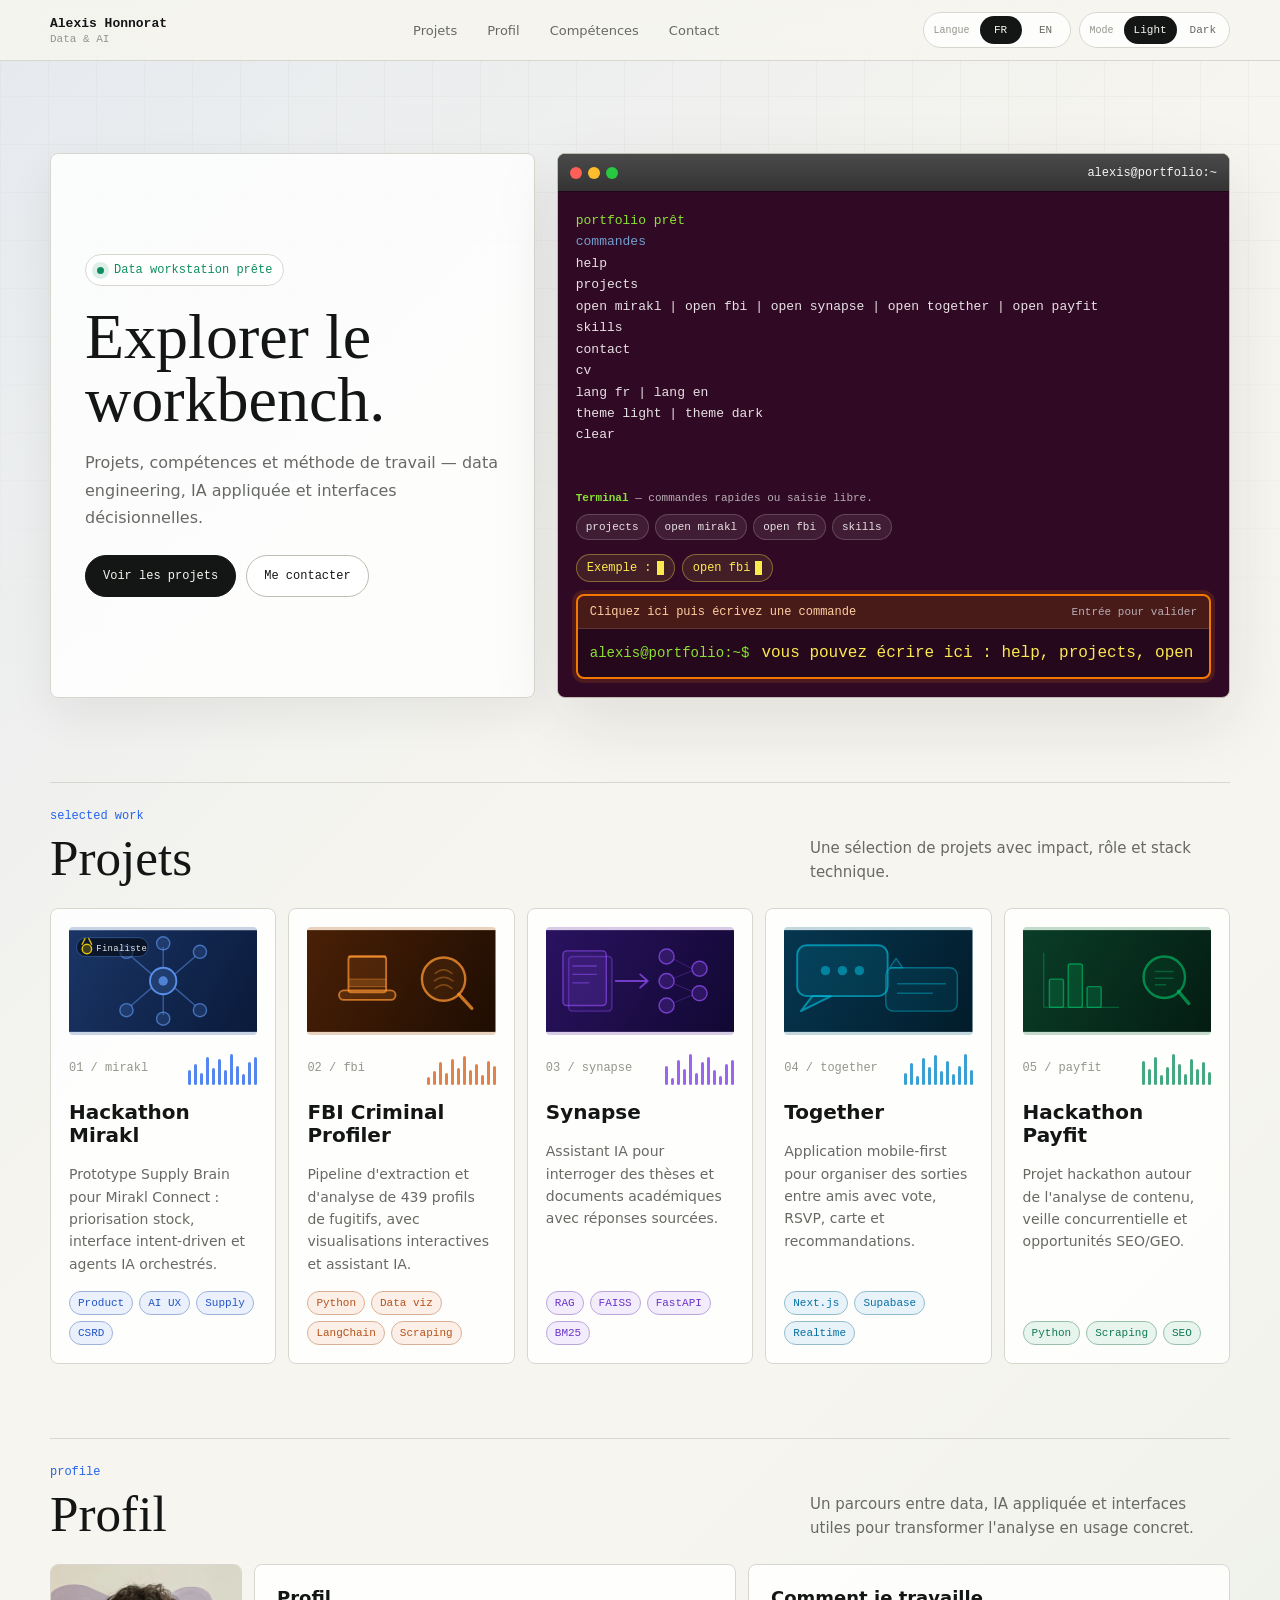
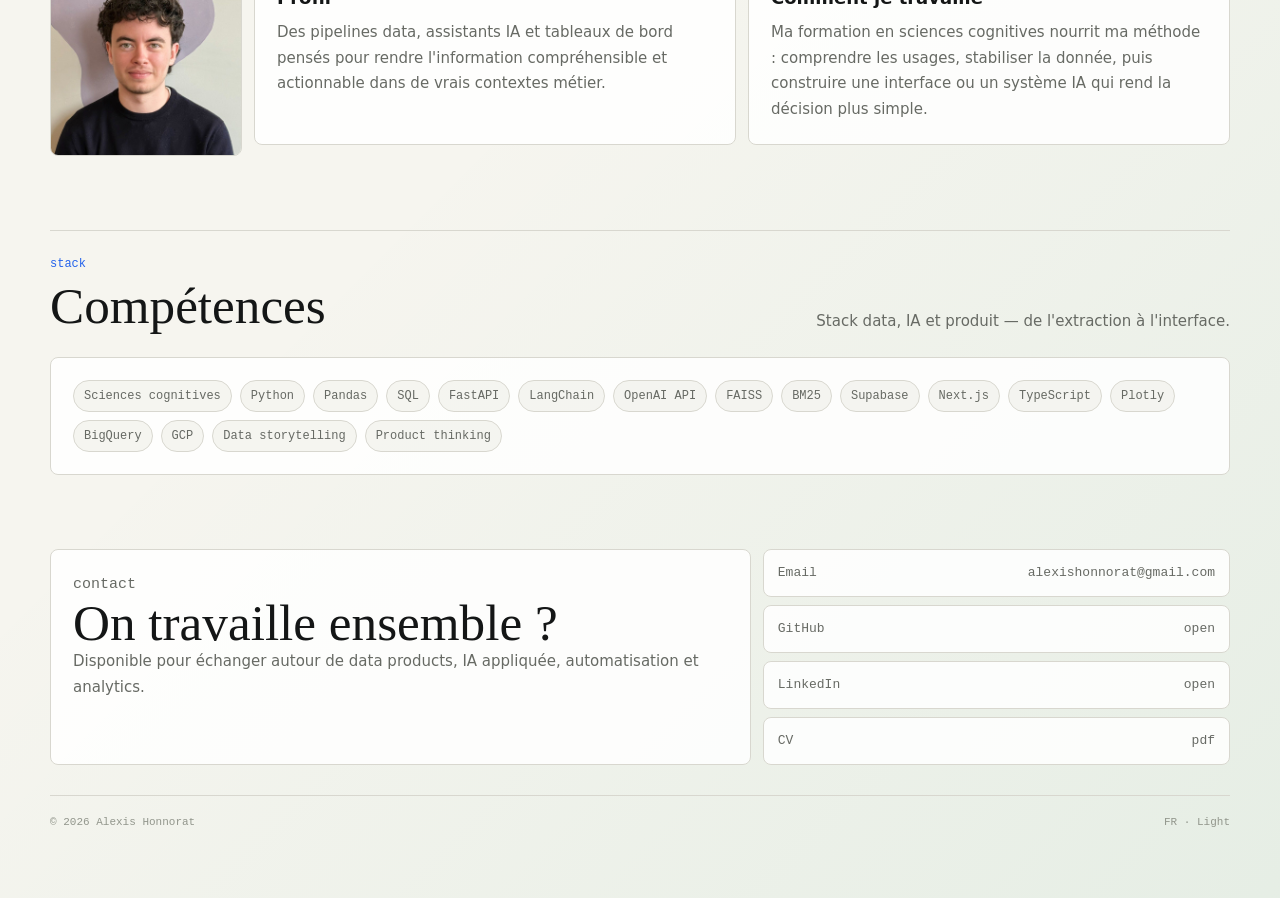
==== commit 12e46be0: "Easter egg 42, fix dark mode FBI, fix i18n aboutNote Co-Authored-By: Claude Sonnet 4.6 <noreply@anth" ====
--- a/workstation_codex.html
+++ b/workstation_codex.html
@@ -1016,6 +1016,18 @@
         <a href="CV_ALEXIS_HONNORAT.pdf" target="_blank">CV <span>pdf</span></a>
       </div>
     </section>
+
+    <div id="overlay-42" aria-hidden="true" style="
+      position:fixed;inset:0;display:flex;align-items:center;justify-content:center;
+      pointer-events:none;z-index:9999;opacity:0;
+      transition:opacity .5s ease;
+    ">
+      <span style="
+        font-family:var(--serif);font-size:clamp(140px,28vw,280px);
+        font-weight:400;color:var(--ink);line-height:1;
+        text-shadow:0 0 120px color-mix(in srgb,var(--green) 50%,transparent);
+      ">42</span>
+    </div>
 
     <footer>
       <span>© 2026 Alexis Honnorat</span>
@@ -1354,6 +1366,12 @@
         window.open("CV_ALEXIS_HONNORAT.pdf", "_blank");
         return print(state.lang === "fr" ? "Ouverture du CV." : "Opening resume.");
       }
+      if (cmd === "42") {
+        const ov = document.getElementById("overlay-42");
+        ov.style.opacity = "1";
+        setTimeout(() => { ov.style.opacity = "0"; }, 2200);
+        return;
+      }
       if (cmd === "lang fr" || cmd === "fr") return setMode("lang", "fr", "terminal");
       if (cmd === "lang en" || cmd === "en") return setMode("lang", "en", "terminal");
       if (cmd === "theme light" || cmd === "light") return setMode("theme", "light", "terminal");
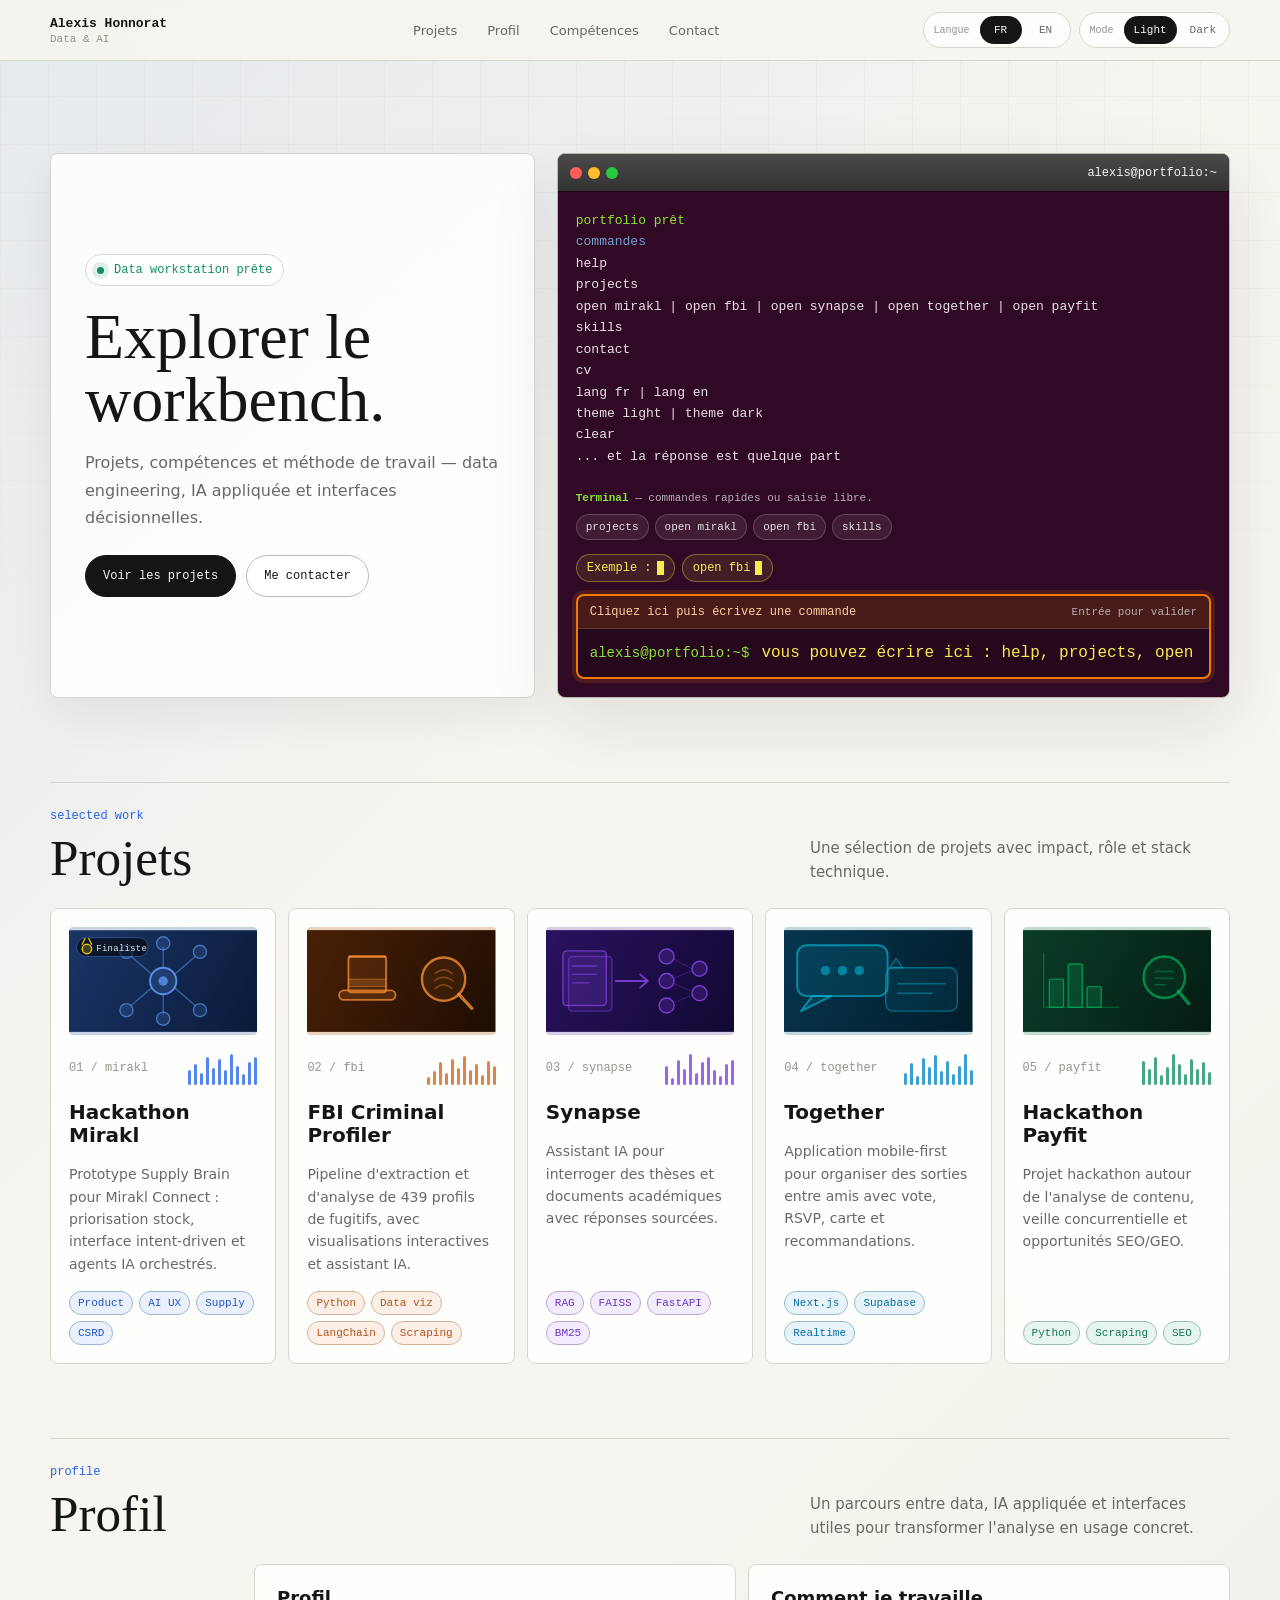
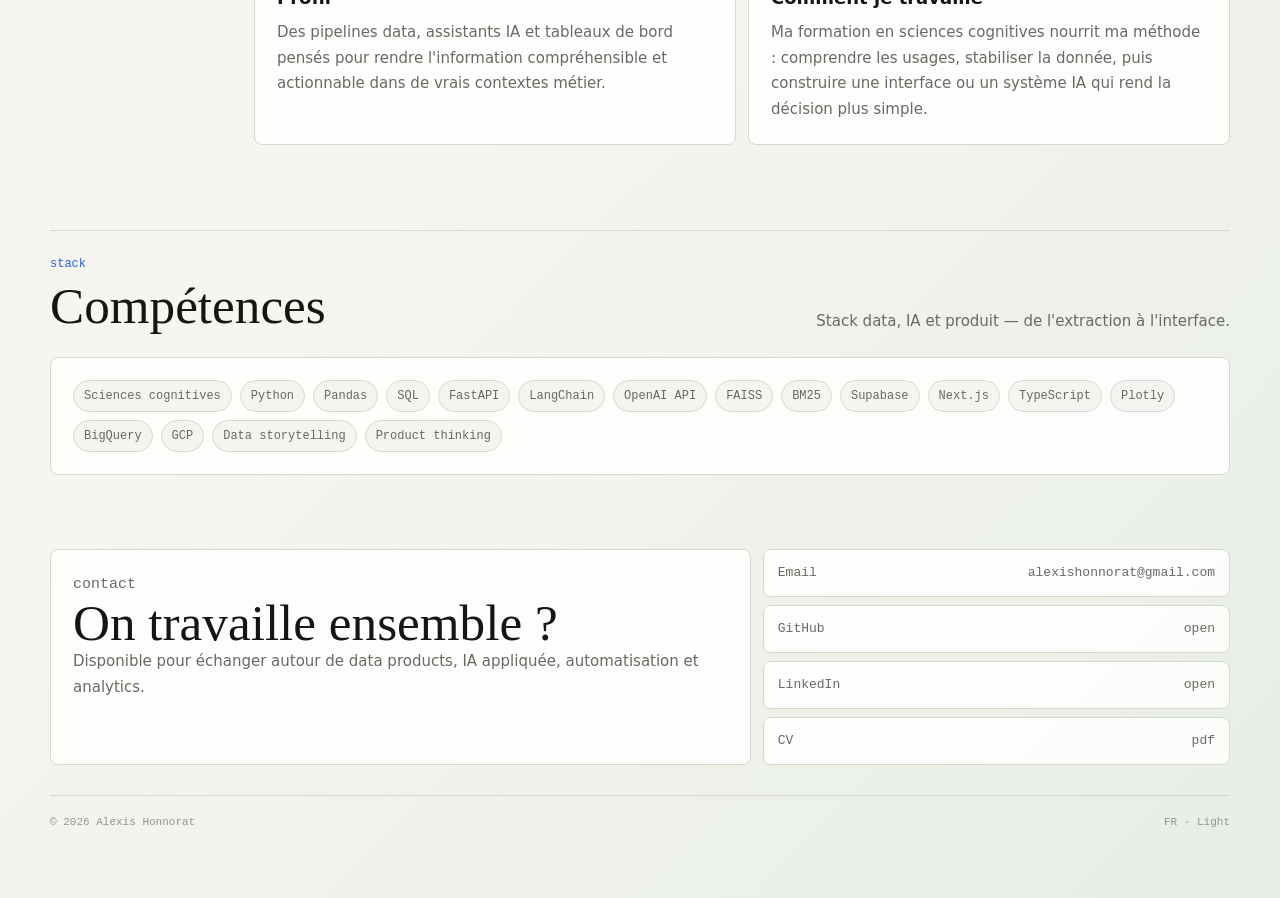
==== commit e8474f70: "Help : indice pour easter egg 42" ====
--- a/workstation_codex.html
+++ b/workstation_codex.html
@@ -1024,8 +1024,8 @@
     ">
       <span style="
         font-family:var(--serif);font-size:clamp(140px,28vw,280px);
-        font-weight:400;color:var(--ink);line-height:1;
-        text-shadow:0 0 120px color-mix(in srgb,var(--green) 50%,transparent);
+        font-weight:400;color:var(--orange);line-height:1;
+        text-shadow:0 0 120px color-mix(in srgb,var(--orange) 60%,transparent);
       ">42</span>
     </div>
 
@@ -1317,7 +1317,8 @@
 cv
 lang fr | lang en
 theme light | theme dark
-clear`;
+clear
+<span class="quiet">... et la réponse est quelque part</span>`;
       }
       return `<span class="info">commands</span>
 help
@@ -1328,7 +1329,8 @@
 resume
 lang fr | lang en
 theme light | theme dark
-clear`;
+clear
+<span class="quiet">... and the answer is out there</span>`;
     }
 
     function listProjects() {
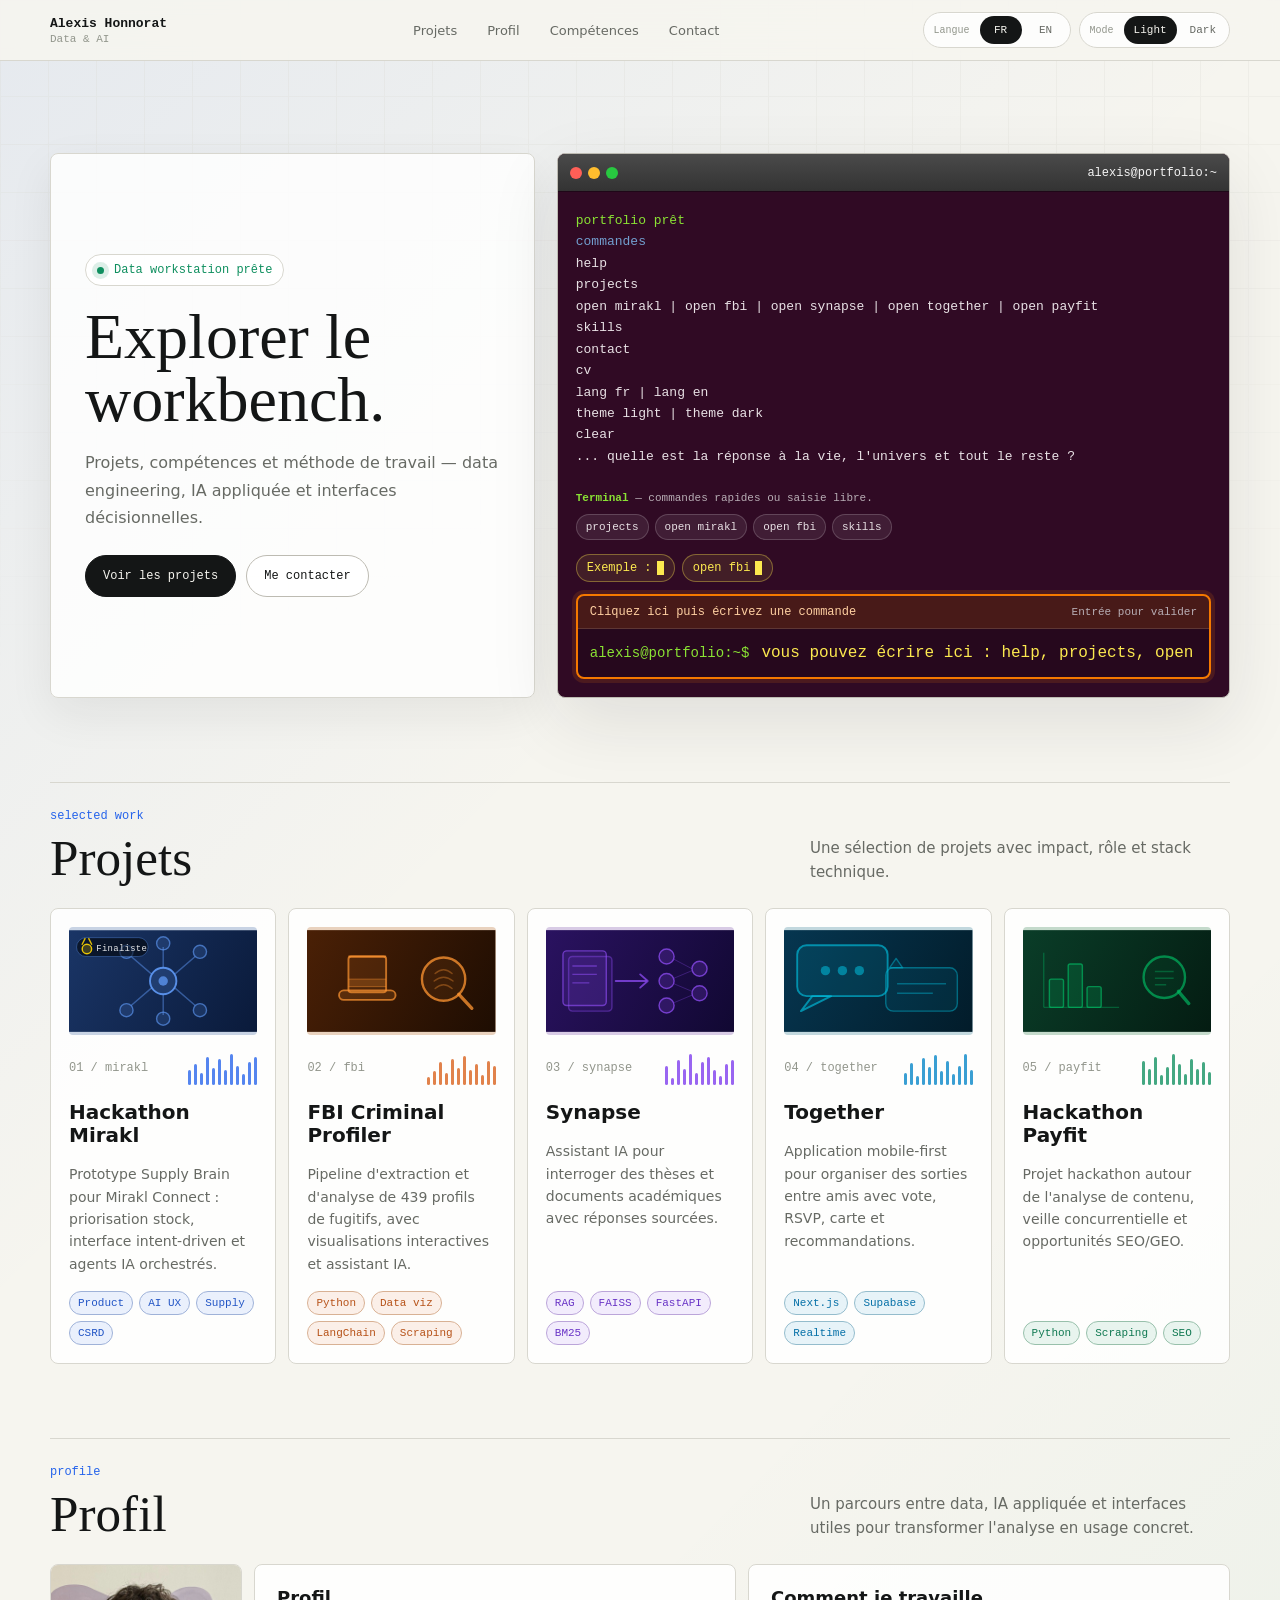
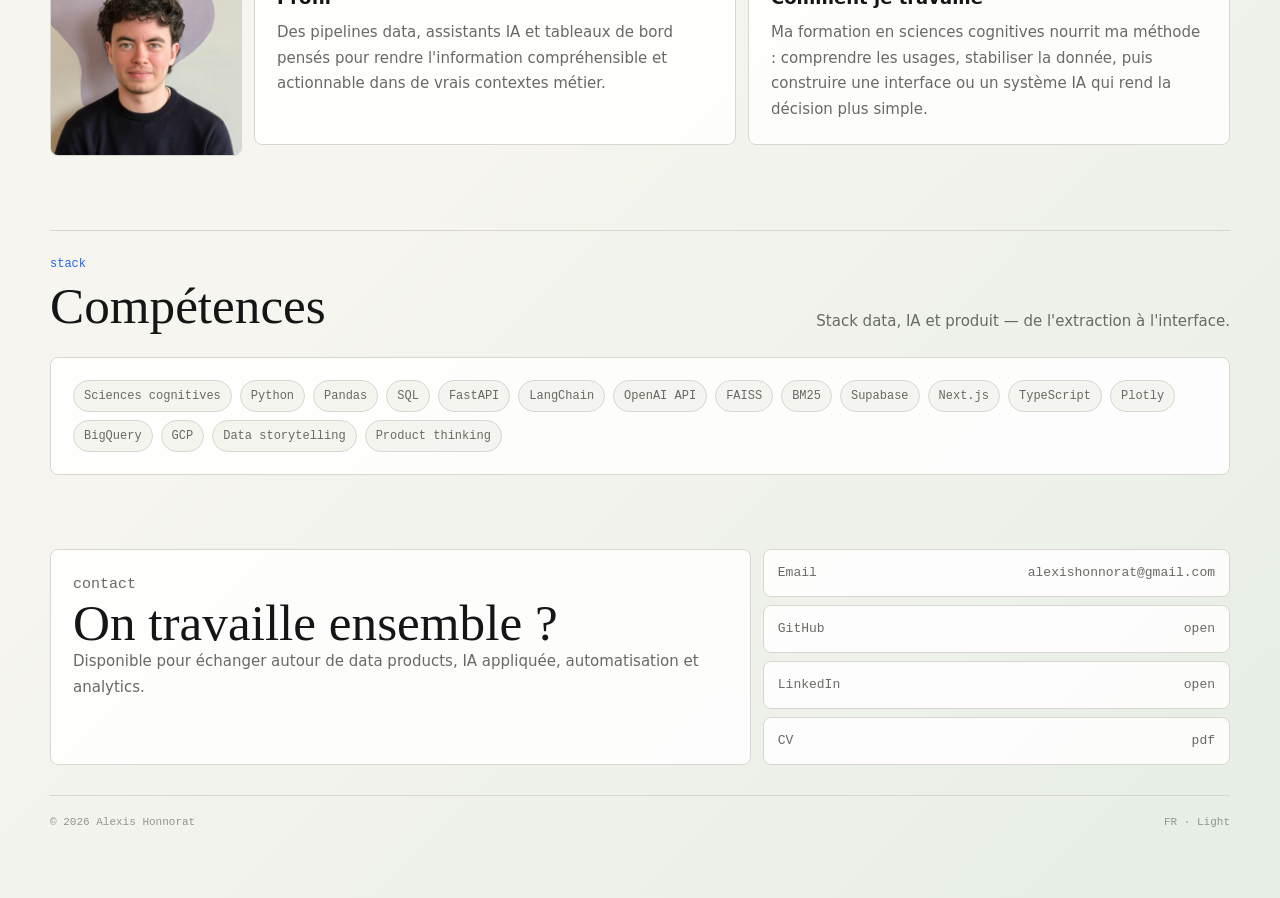
==== commit d2b2bb63: "Help : indice 42 avec la vraie ref Hitchhiker's Guide" ====
--- a/workstation_codex.html
+++ b/workstation_codex.html
@@ -1318,7 +1318,7 @@
 lang fr | lang en
 theme light | theme dark
 clear
-<span class="quiet">... et la réponse est quelque part</span>`;
+<span class="quiet">... quelle est la réponse à la vie, l'univers et tout le reste ?</span>`;
       }
       return `<span class="info">commands</span>
 help
@@ -1330,7 +1330,7 @@
 lang fr | lang en
 theme light | theme dark
 clear
-<span class="quiet">... and the answer is out there</span>`;
+<span class="quiet">... what is the answer to life, the universe and everything?</span>`;
     }
 
     function listProjects() {
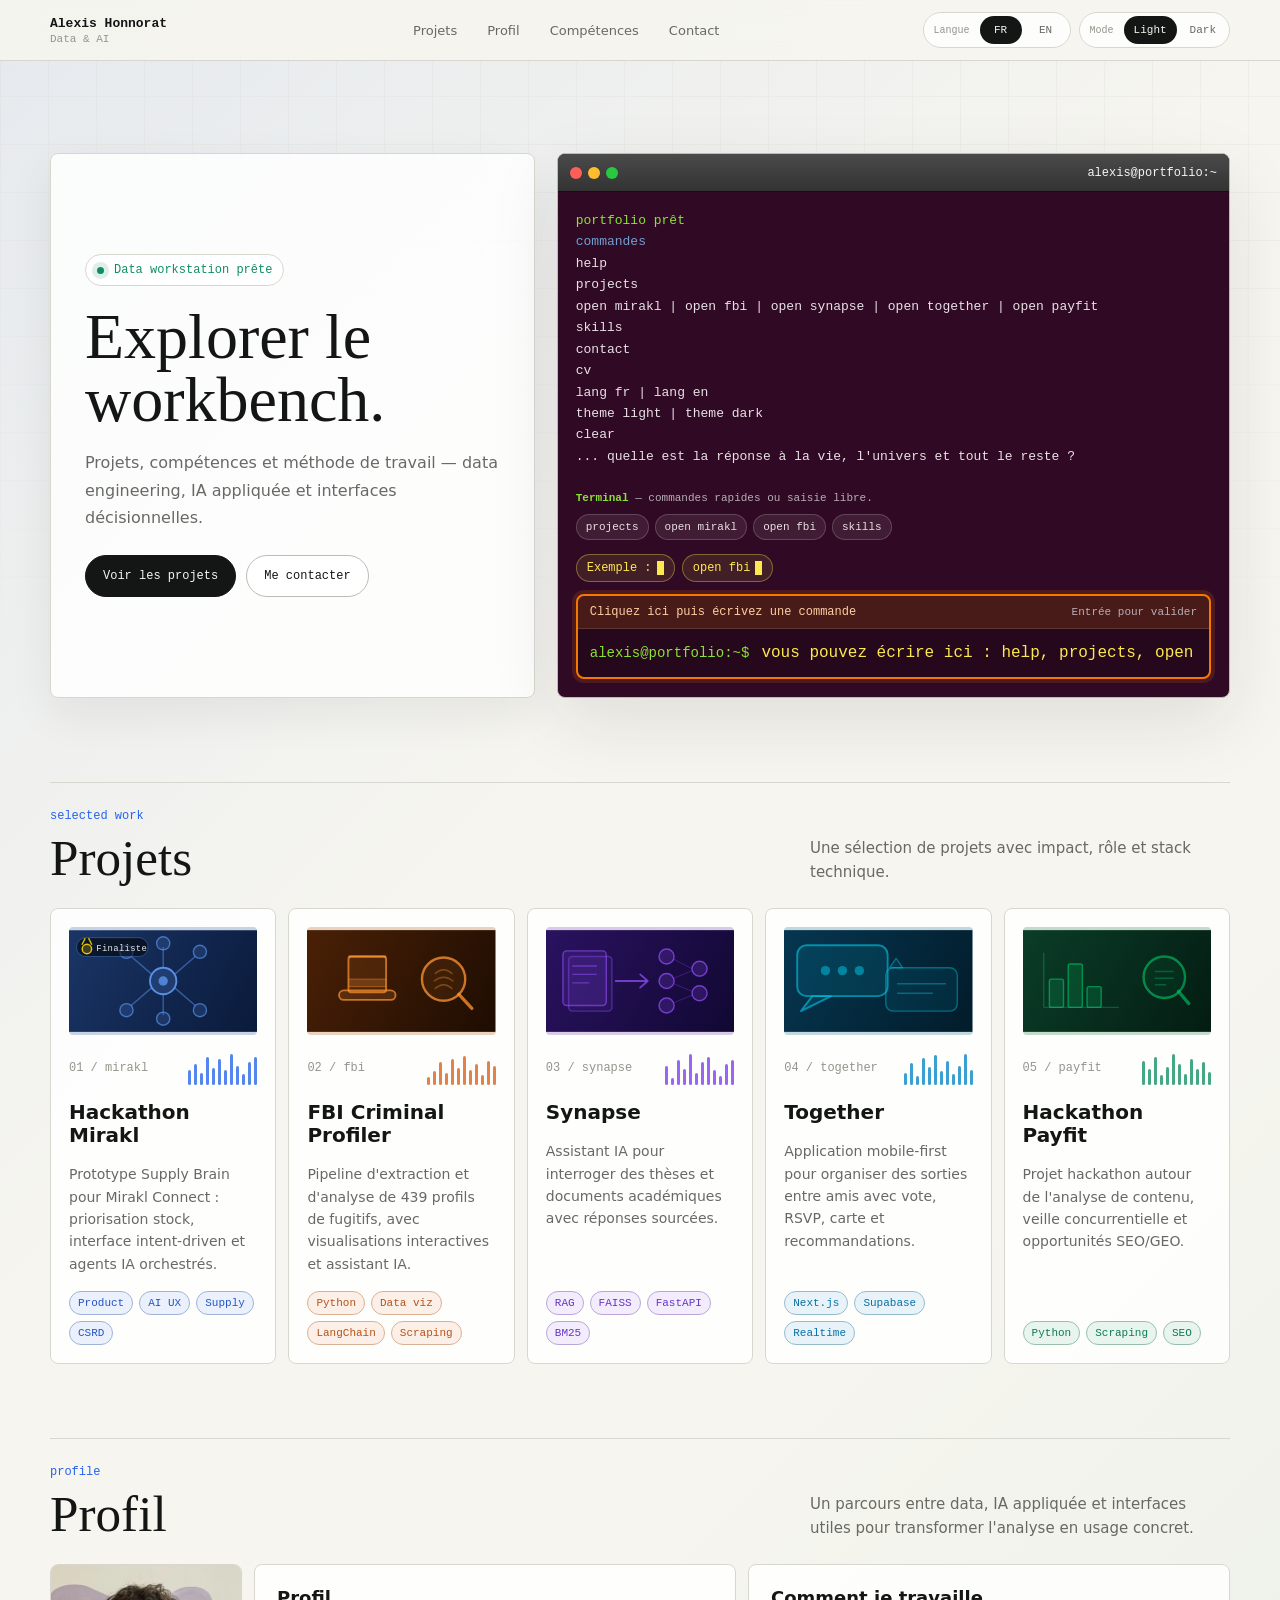
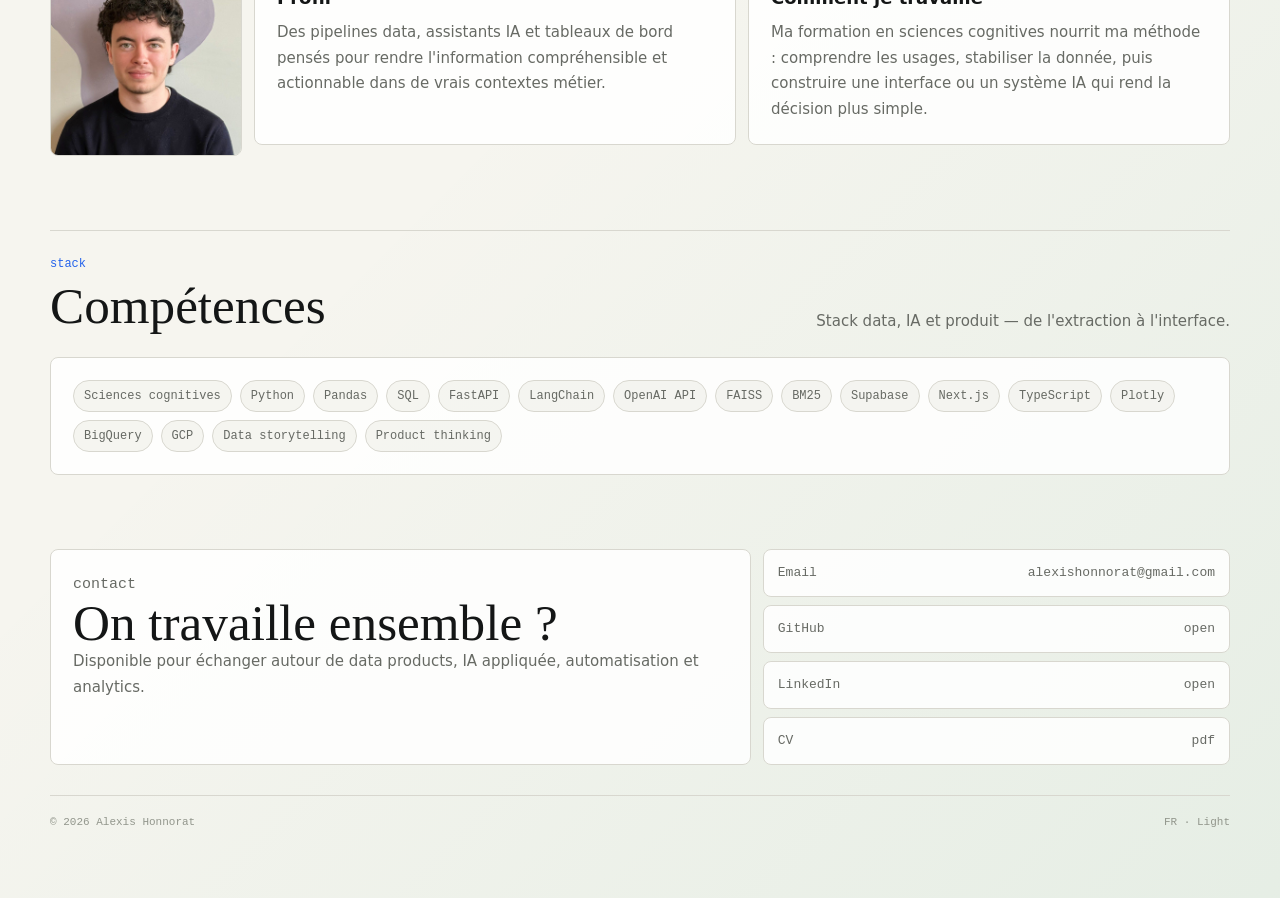
==== commit 38e83dfe: "Terminal : reset et reprint help au changement de langue" ====
--- a/workstation_codex.html
+++ b/workstation_codex.html
@@ -1284,8 +1284,14 @@
     }
 
     function setMode(kind, value, source = "ui") {
+      const prevLang = state.lang;
       state[kind] = value;
       renderAll();
+      if (kind === "lang" && value !== prevLang) {
+        els.terminalOutput.innerHTML = "";
+        print(`<span class="ok">${state.lang === "fr" ? "portfolio prêt" : "portfolio ready"}</span>`);
+        print(helpText());
+      }
       if (source === "terminal") {
         print(`<span class="ok">updated</span> ${kind}: ${value}`);
       }
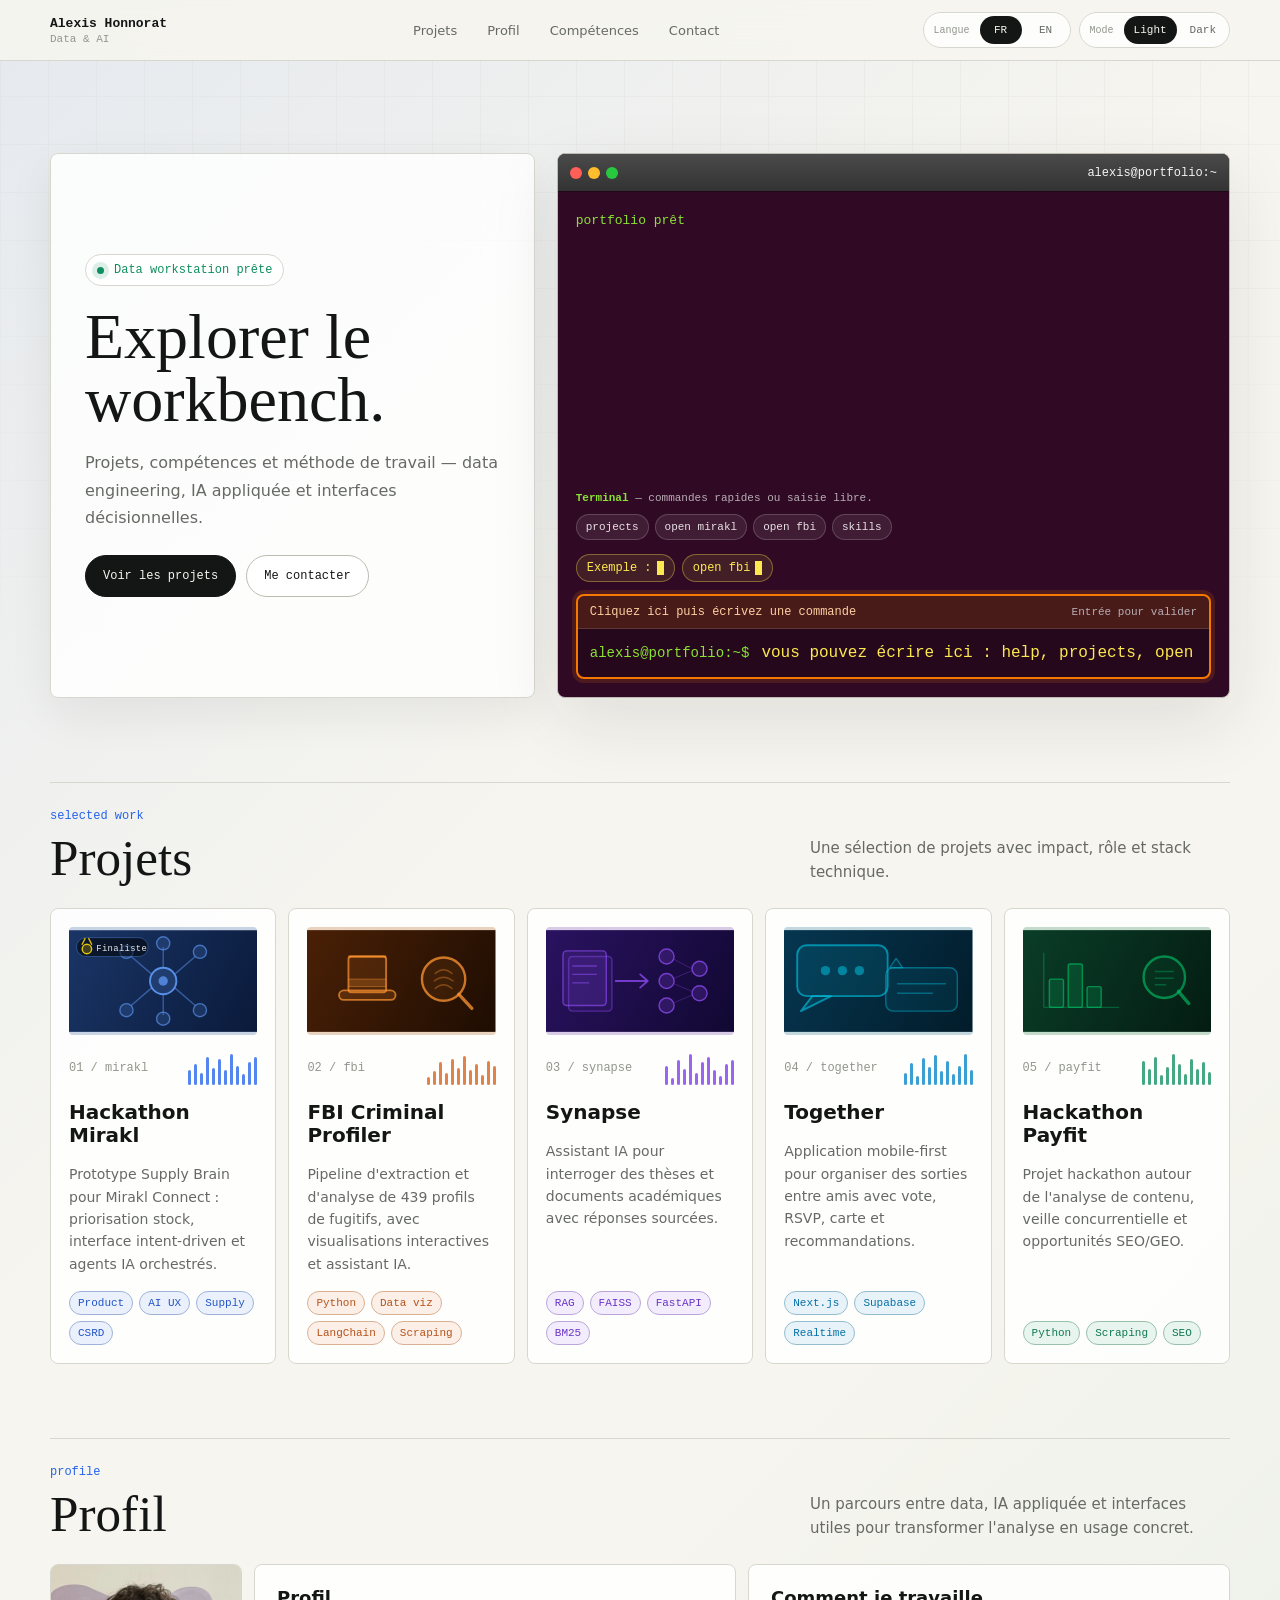
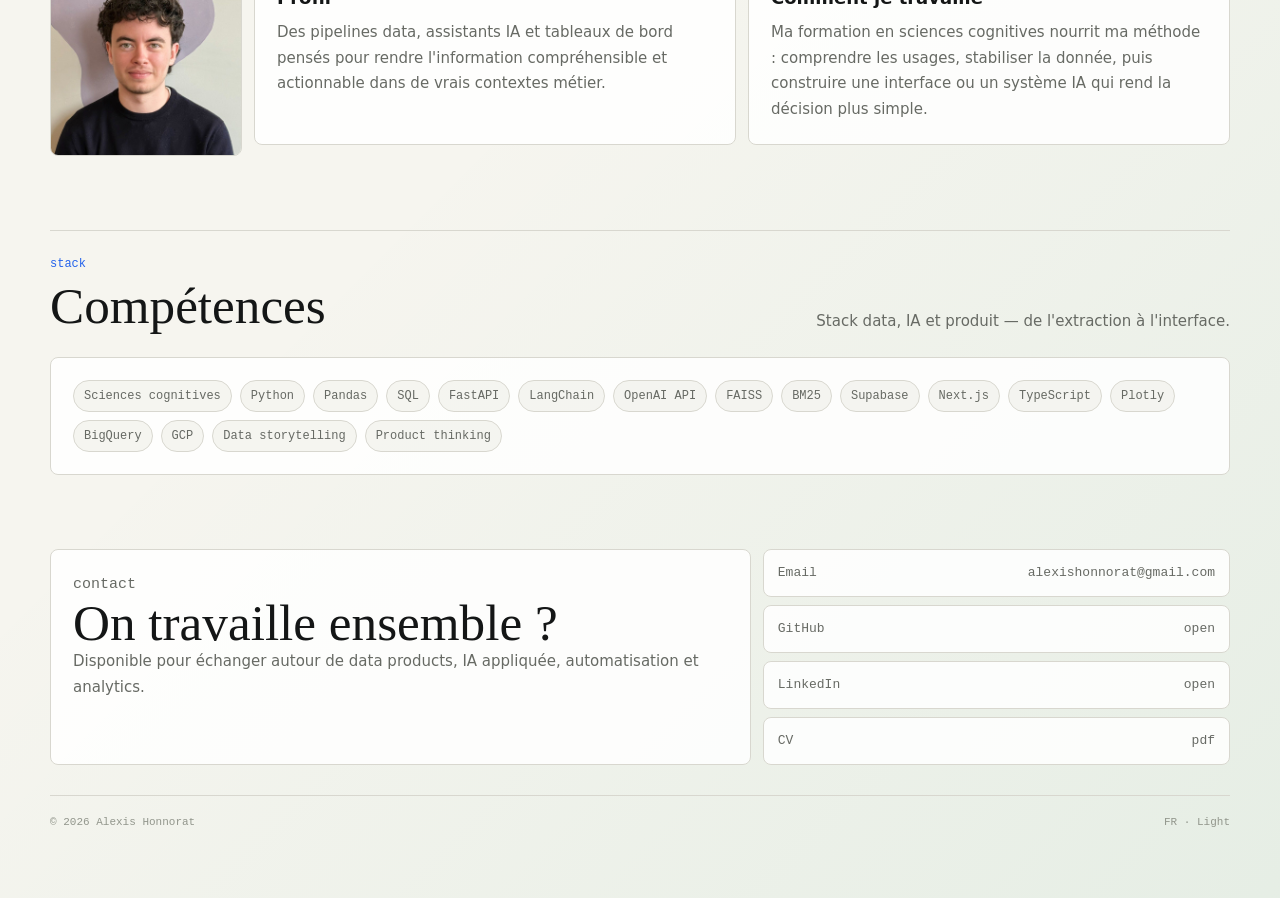
==== commit b67c191b: "Terminal : indice 42 uniquement quand help est tapé" ====
--- a/workstation_codex.html
+++ b/workstation_codex.html
@@ -1290,7 +1290,6 @@
       if (kind === "lang" && value !== prevLang) {
         els.terminalOutput.innerHTML = "";
         print(`<span class="ok">${state.lang === "fr" ? "portfolio prêt" : "portfolio ready"}</span>`);
-        print(helpText());
       }
       if (source === "terminal") {
         print(`<span class="ok">updated</span> ${kind}: ${value}`);
@@ -1434,7 +1433,6 @@
 
     renderAll();
     print(`<span class="ok">${state.lang === "fr" ? "portfolio prêt" : "portfolio ready"}</span>`);
-    print(helpText());
   </script>
 </body>
 </html>
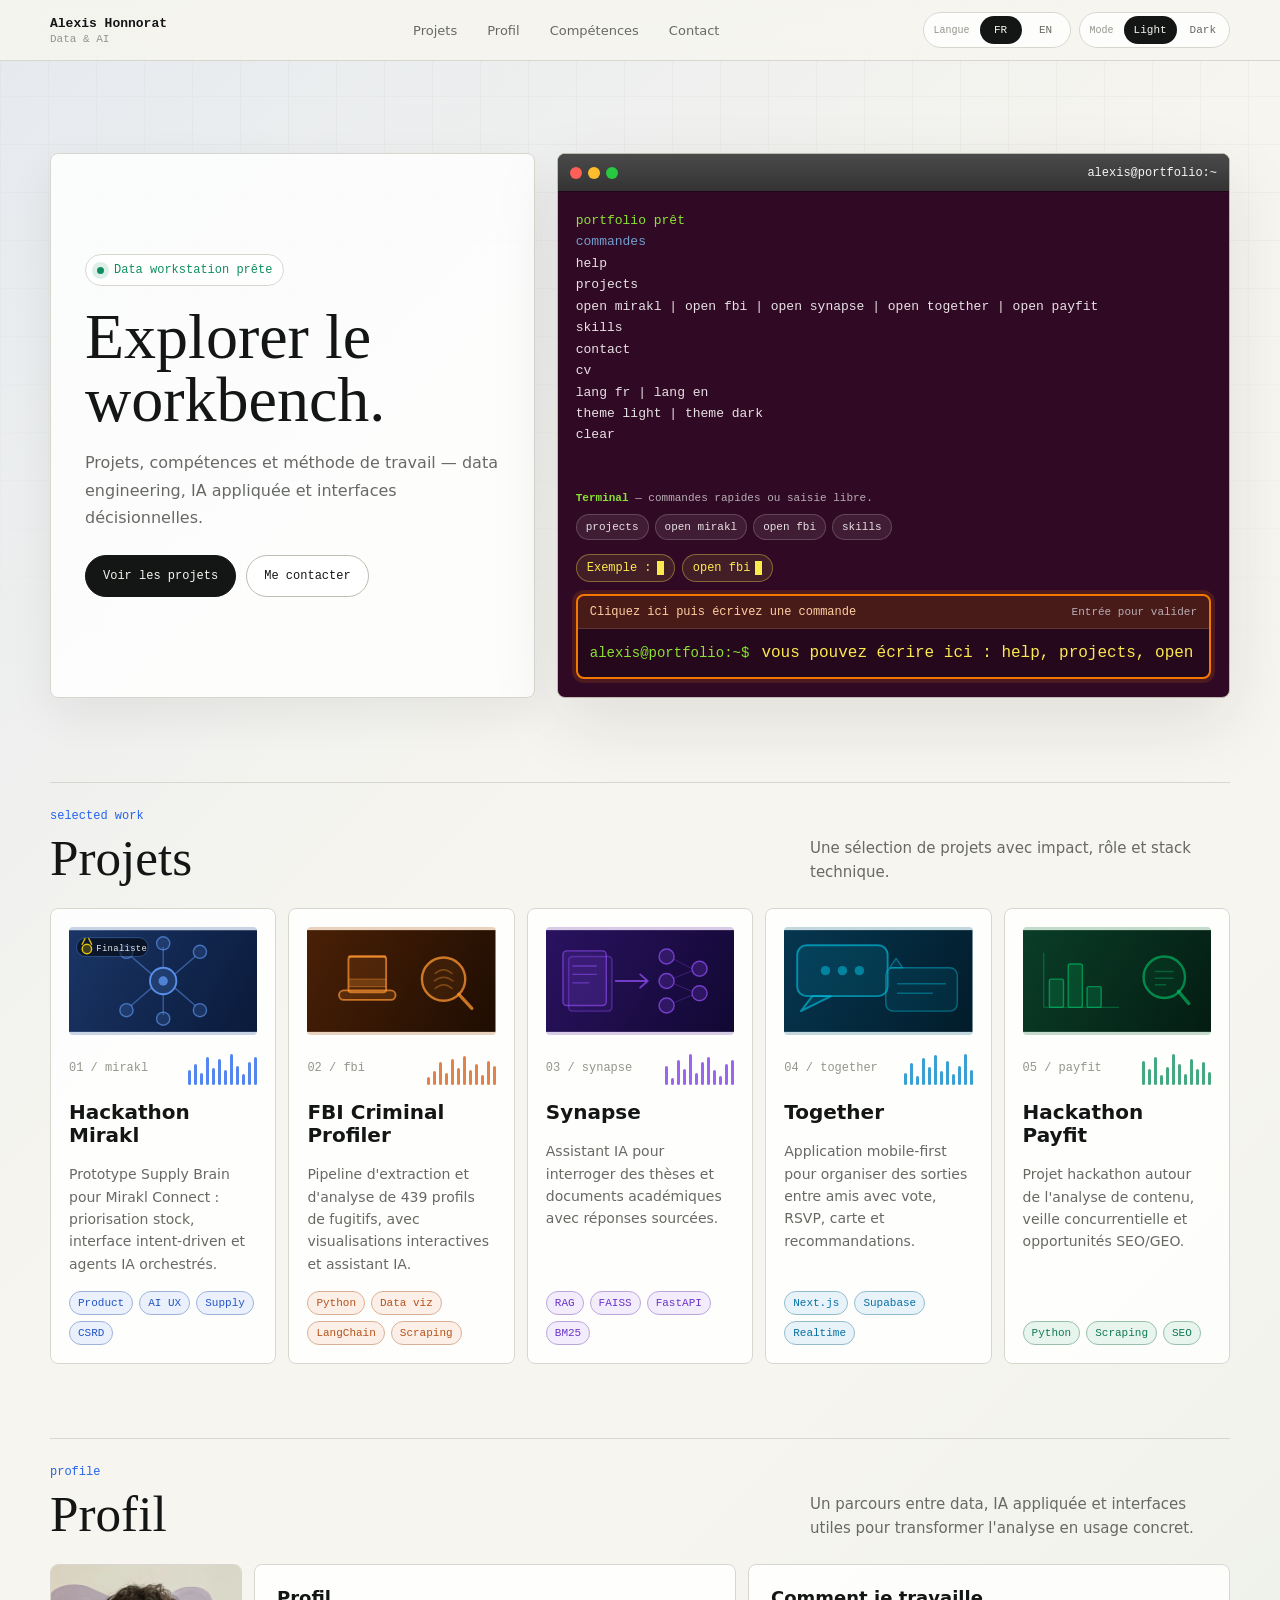
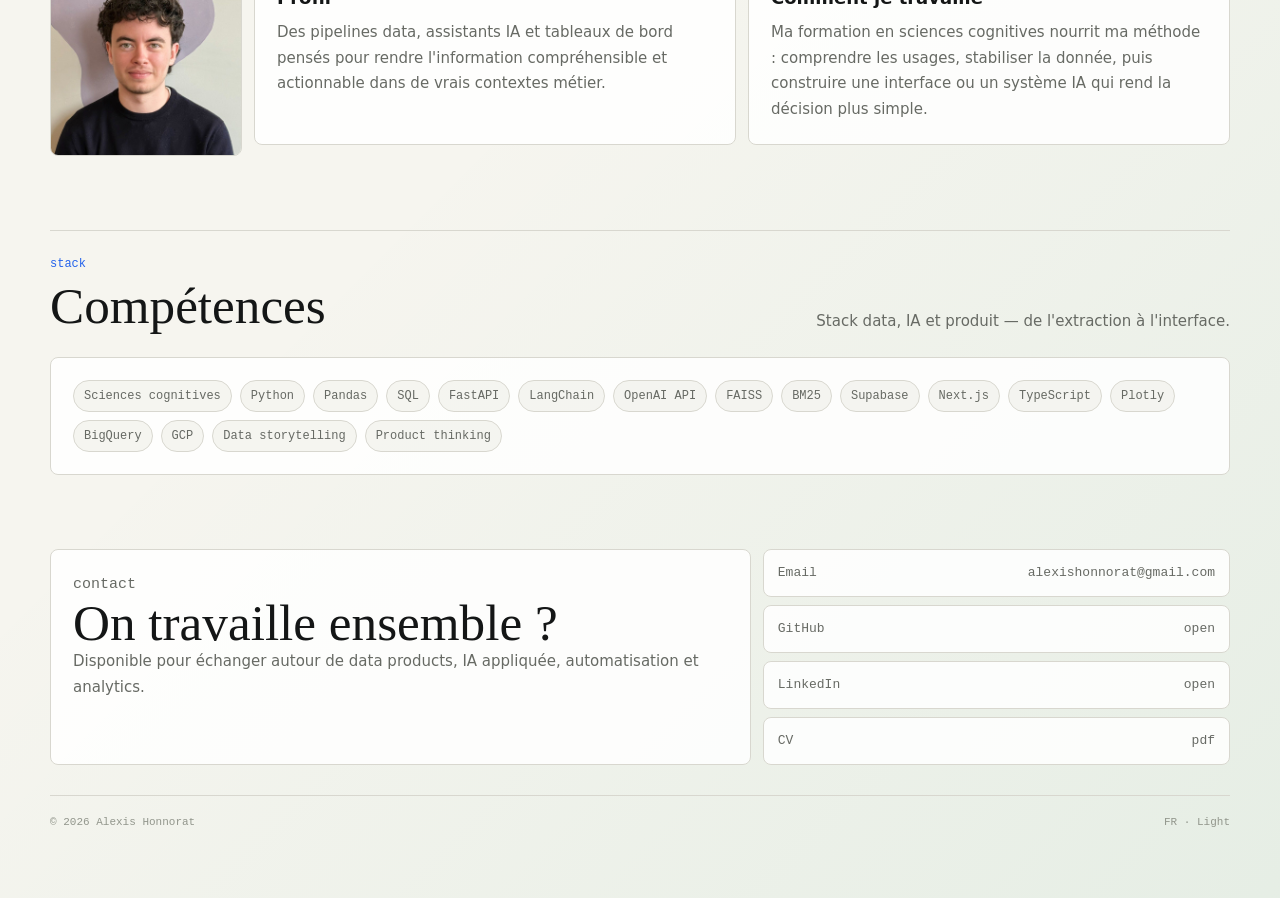
==== commit af455c56: "Terminal : help affiche l'indice 42, liste au chargement" ====
--- a/workstation_codex.html
+++ b/workstation_codex.html
@@ -1290,6 +1290,7 @@
       if (kind === "lang" && value !== prevLang) {
         els.terminalOutput.innerHTML = "";
         print(`<span class="ok">${state.lang === "fr" ? "portfolio prêt" : "portfolio ready"}</span>`);
+        print(helpText());
       }
       if (source === "terminal") {
         print(`<span class="ok">updated</span> ${kind}: ${value}`);
@@ -1322,8 +1323,7 @@
 cv
 lang fr | lang en
 theme light | theme dark
-clear
-<span class="quiet">... quelle est la réponse à la vie, l'univers et tout le reste ?</span>`;
+clear`;
       }
       return `<span class="info">commands</span>
 help
@@ -1334,8 +1334,7 @@
 resume
 lang fr | lang en
 theme light | theme dark
-clear
-<span class="quiet">... what is the answer to life, the universe and everything?</span>`;
+clear`;
     }
 
     function listProjects() {
@@ -1361,7 +1360,11 @@
       if (!cmd) return;
       print(`<span class="cmd">&gt; ${escapeHtml(raw)}</span>`);
 
-      if (cmd === "help" || cmd === "aide") return print(helpText());
+      if (cmd === "help" || cmd === "aide") return print(
+        state.lang === "fr"
+          ? `<span class="quiet">... quelle est la réponse à la vie, l'univers et tout le reste ?</span>`
+          : `<span class="quiet">... what is the answer to life, the universe and everything?</span>`
+      );
       if (cmd === "clear" || cmd === "cls") {
         els.terminalOutput.innerHTML = "";
         return;
@@ -1433,6 +1436,7 @@
 
     renderAll();
     print(`<span class="ok">${state.lang === "fr" ? "portfolio prêt" : "portfolio ready"}</span>`);
+    print(helpText());
   </script>
 </body>
 </html>
